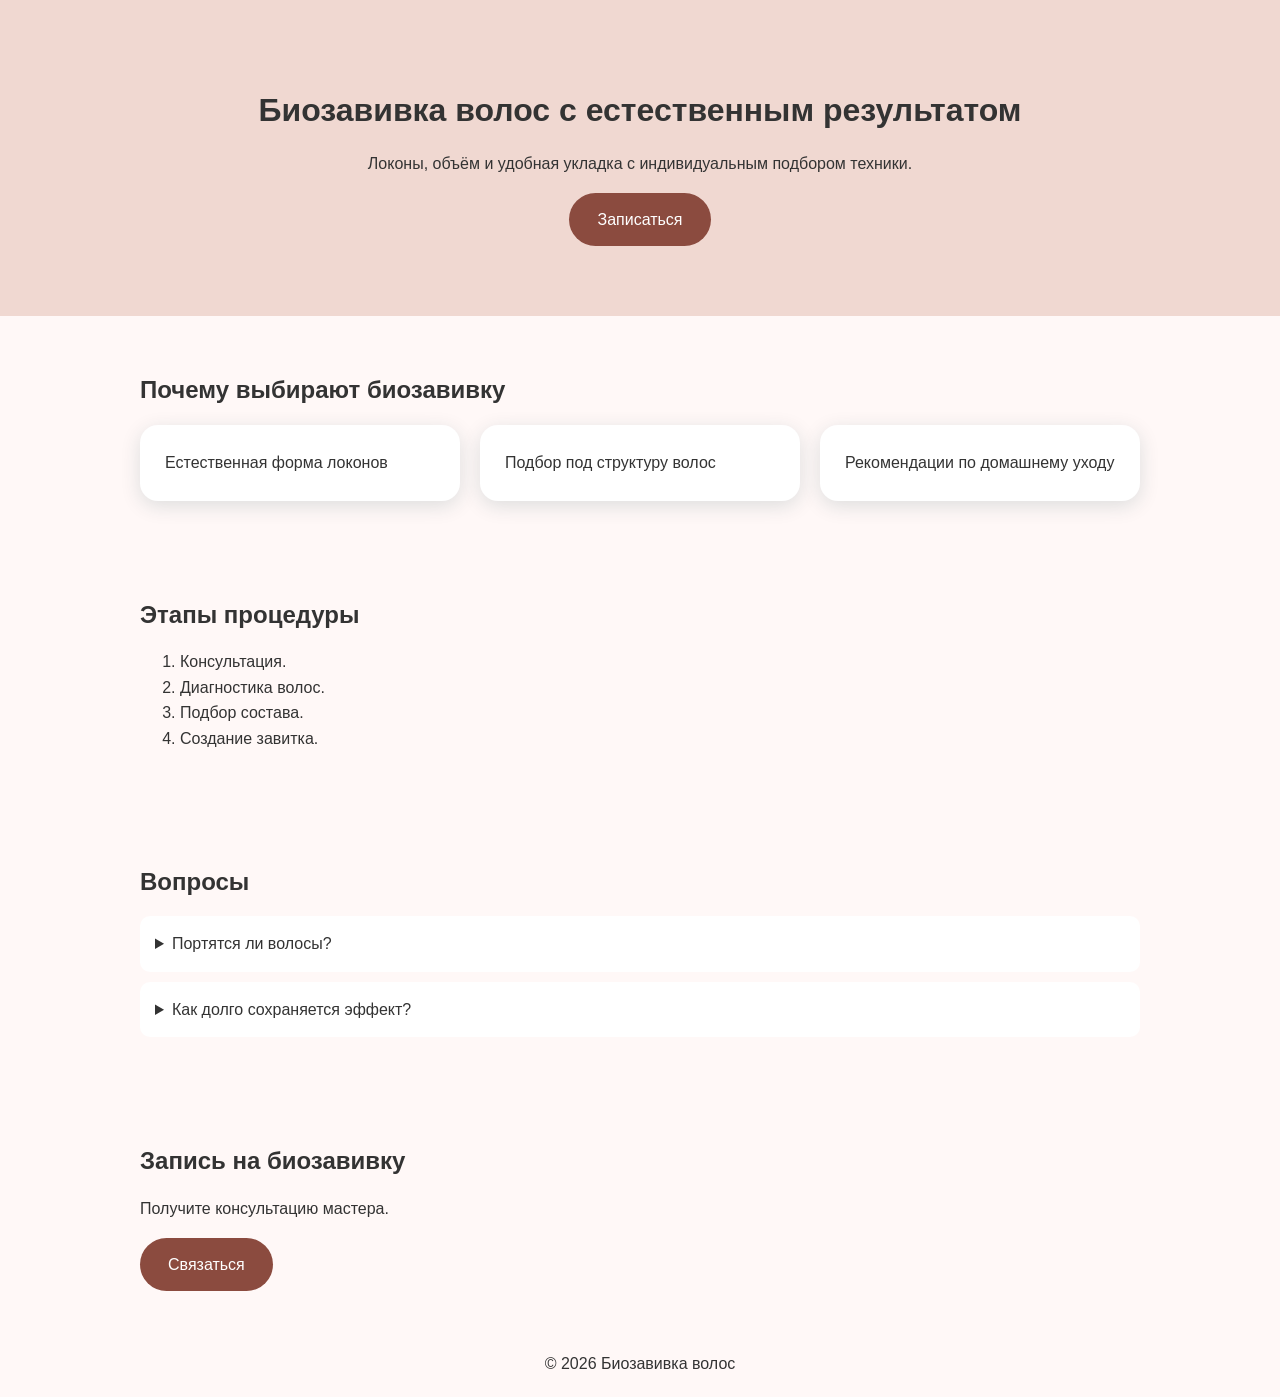
==== bio-curl-standalone.html @ 216683ed "Upgrade standalone HTML sales version" ====
<!DOCTYPE html><html lang="ru"><head><meta charset="UTF-8"><meta name="viewport" content="width=device-width,initial-scale=1.0"><title>Биозавивка волос</title><style>body{margin:0;font-family:Arial,sans-serif;color:#333;background:#fff8f7;line-height:1.6}.container{max-width:1000px;margin:auto;padding:40px 20px}.hero{background:#f0d8d1;text-align:center;padding:70px 20px}.button{background:#8b4b3f;color:#fff;padding:14px 28px;border-radius:30px;text-decoration:none;display:inline-block}.cards{display:flex;gap:20px;flex-wrap:wrap}.card{background:#fff;padding:25px;border-radius:18px;flex:1;min-width:220px;box-shadow:0 5px 20px #ddd}h1,h2{line-height:1.2}details{background:#fff;padding:15px;margin:10px 0;border-radius:10px}footer{text-align:center;padding:20px}</style></head><body><header class="hero"><h1>Биозавивка волос с естественным результатом</h1><p>Локоны, объём и удобная укладка с индивидуальным подбором техники.</p><a class="button" href="#contact">Записаться</a></header><section class="container"><h2>Почему выбирают биозавивку</h2><div class="cards"><div class="card">Естественная форма локонов</div><div class="card">Подбор под структуру волос</div><div class="card">Рекомендации по домашнему уходу</div></div></section><section class="container"><h2>Этапы процедуры</h2><ol><li>Консультация.</li><li>Диагностика волос.</li><li>Подбор состава.</li><li>Создание завитка.</li></ol></section><section class="container"><h2>Вопросы</h2><details><summary>Портятся ли волосы?</summary><p>Перед процедурой оценивается состояние волос и подбирается подходящая техника.</p></details><details><summary>Как долго сохраняется эффект?</summary><p>Зависит от структуры волос и ухода.</p></details></section><section class="container" id="contact"><h2>Запись на биозавивку</h2><p>Получите консультацию мастера.</p><a class="button" href="#">Связаться</a></section><footer>© 2026 Биозавивка волос</footer></body></html>
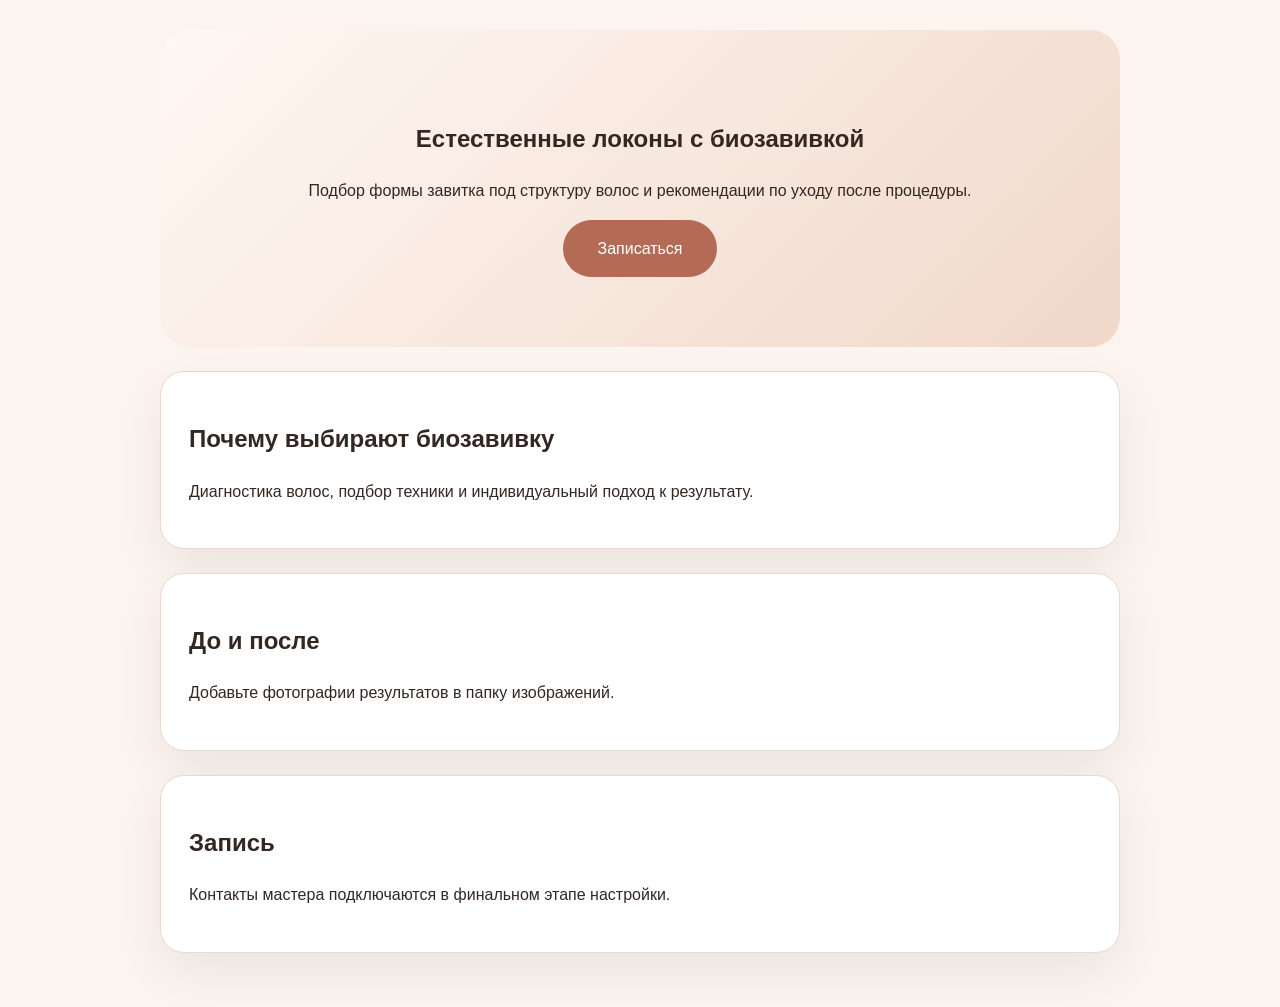
==== commit 19b8ed92: "Update standalone bio curl preview design" ====
--- a/bio-curl-standalone.html
+++ b/bio-curl-standalone.html
@@ -1 +1,11 @@
-<!DOCTYPE html><html lang="ru"><head><meta charset="UTF-8"><meta name="viewport" content="width=device-width,initial-scale=1.0"><title>Биозавивка волос</title><style>body{margin:0;font-family:Arial,sans-serif;color:#333;background:#fff8f7;line-height:1.6}.container{max-width:1000px;margin:auto;padding:40px 20px}.hero{background:#f0d8d1;text-align:center;padding:70px 20px}.button{background:#8b4b3f;color:#fff;padding:14px 28px;border-radius:30px;text-decoration:none;display:inline-block}.cards{display:flex;gap:20px;flex-wrap:wrap}.card{background:#fff;padding:25px;border-radius:18px;flex:1;min-width:220px;box-shadow:0 5px 20px #ddd}h1,h2{line-height:1.2}details{background:#fff;padding:15px;margin:10px 0;border-radius:10px}footer{text-align:center;padding:20px}</style></head><body><header class="hero"><h1>Биозавивка волос с естественным результатом</h1><p>Локоны, объём и удобная укладка с индивидуальным подбором техники.</p><a class="button" href="#contact">Записаться</a></header><section class="container"><h2>Почему выбирают биозавивку</h2><div class="cards"><div class="card">Естественная форма локонов</div><div class="card">Подбор под структуру волос</div><div class="card">Рекомендации по домашнему уходу</div></div></section><section class="container"><h2>Этапы процедуры</h2><ol><li>Консультация.</li><li>Диагностика волос.</li><li>Подбор состава.</li><li>Создание завитка.</li></ol></section><section class="container"><h2>Вопросы</h2><details><summary>Портятся ли волосы?</summary><p>Перед процедурой оценивается состояние волос и подбирается подходящая техника.</p></details><details><summary>Как долго сохраняется эффект?</summary><p>Зависит от структуры волос и ухода.</p></details></section><section class="container" id="contact"><h2>Запись на биозавивку</h2><p>Получите консультацию мастера.</p><a class="button" href="#">Связаться</a></section><footer>© 2026 Биозавивка волос</footer></body></html>+<!DOCTYPE html>
+<html lang="ru">
+<head>
+<meta charset="UTF-8">
+<meta name="viewport" content="width=device-width, initial-scale=1.0">
+<title>Bio Curl — биозавивка волос</title>
+<style>
+:root{--bg:#fbf4ef;--text:#332722;--accent:#b36b56;--line:#ead9cf}*{box-sizing:border-box}body{margin:0;background:var(--bg);color:var(--text);font-family:Arial,sans-serif;line-height:1.6}.wrap{max-width:1000px;margin:auto;padding:30px 20px}.hero{text-align:center;padding:70px 20px;background:linear-gradient(135deg,#fff8f3,#f0d8ca);border-radius:30px}.btn{display:inline-block;background:var(--accent);color:white;padding:16px 34px;border-radius:50px;text-decoration:none}.card{background:white;padding:28px;border-radius:24px;margin:24px 0;border:1px solid var(--line);box-shadow:0 20px 50px #0001}.reveal{animation:show .8s ease}@keyframes show{from{opacity:0;transform:translateY(30px)}to{opacity:1;transform:none}}
+</style>
+</head>
+<body><main class="wrap"><section class="hero reveal"><h1>Естественные локоны с биозавивкой</h1><p>Подбор формы завитка под структуру волос и рекомендации по уходу после процедуры.</p><a class="btn" href="#contact">Записаться</a></section><section class="card"><h2>Почему выбирают биозавивку</h2><p>Диагностика волос, подбор техники и индивидуальный подход к результату.</p></section><section class="card"><h2>До и после</h2><p>Добавьте фотографии результатов в папку изображений.</p></section><section class="card" id="contact"><h2>Запись</h2><p>Контакты мастера подключаются в финальном этапе настройки.</p></section></main></body></html>
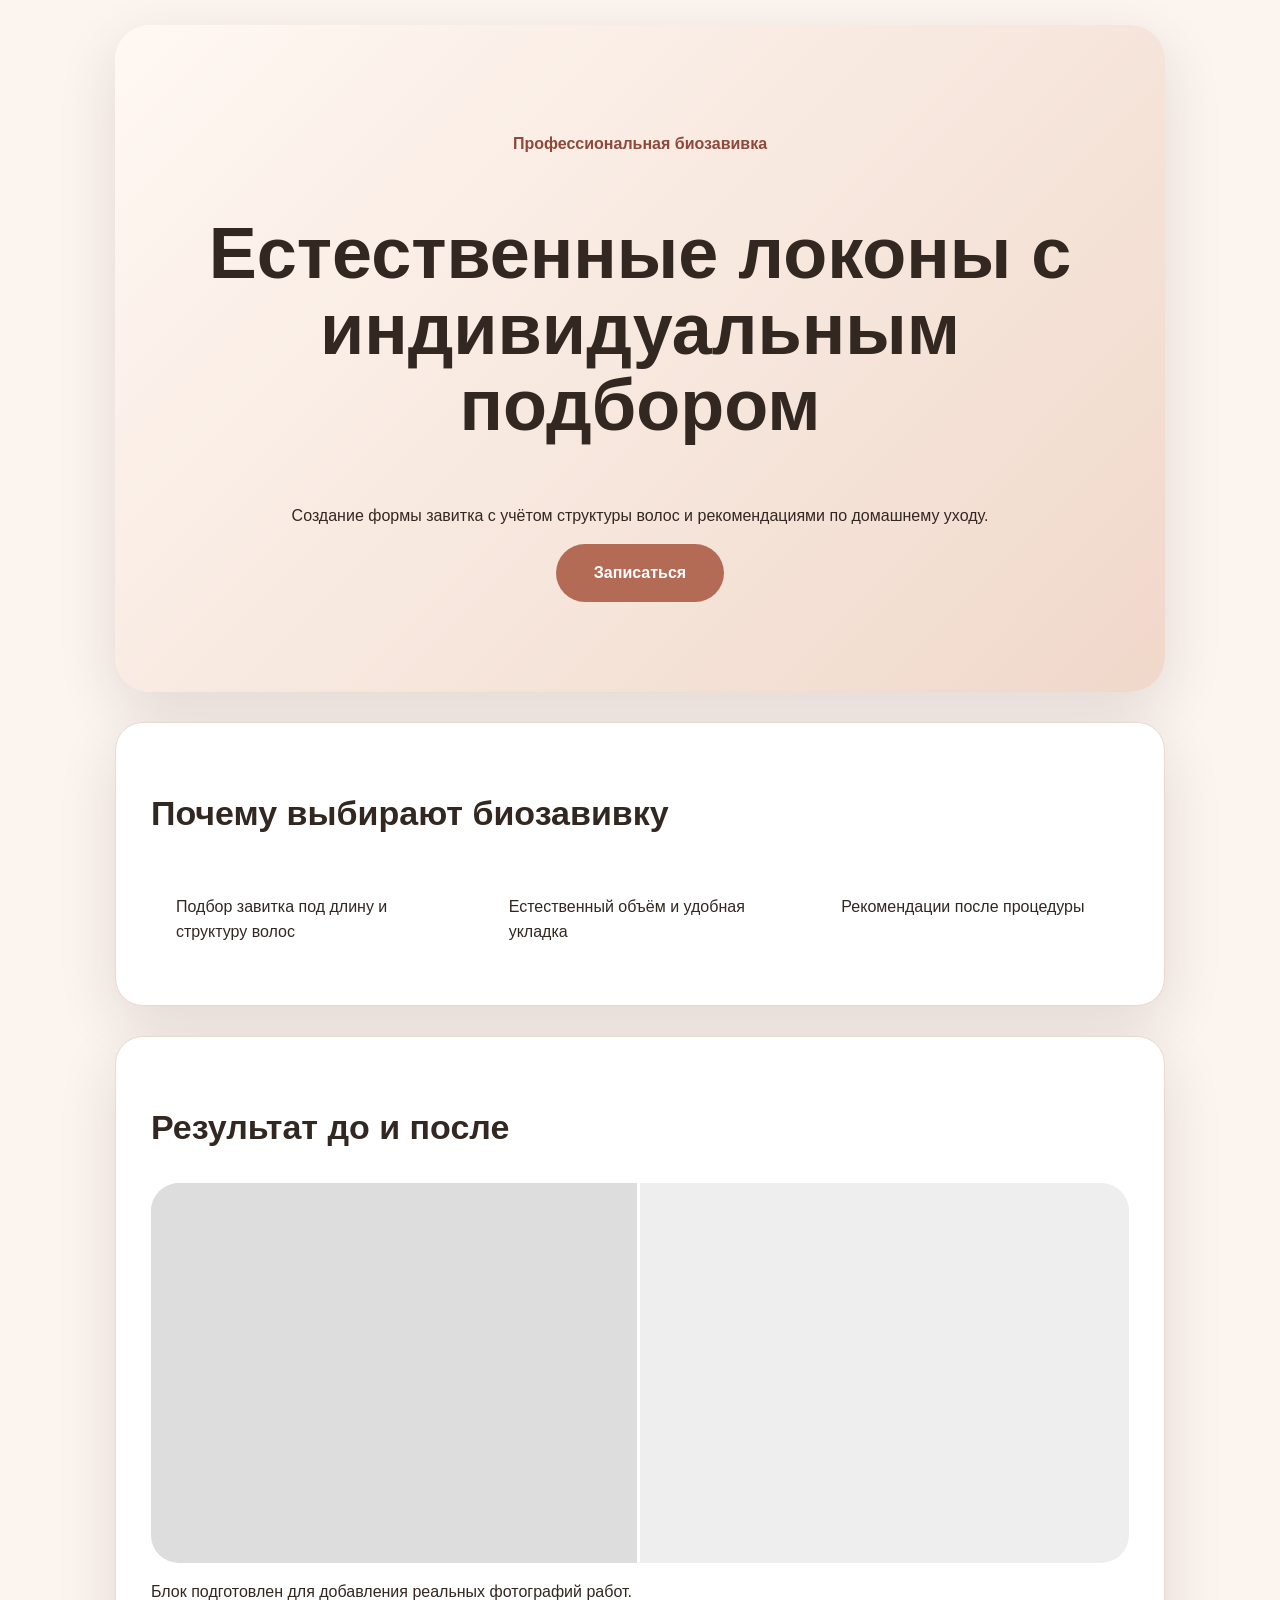
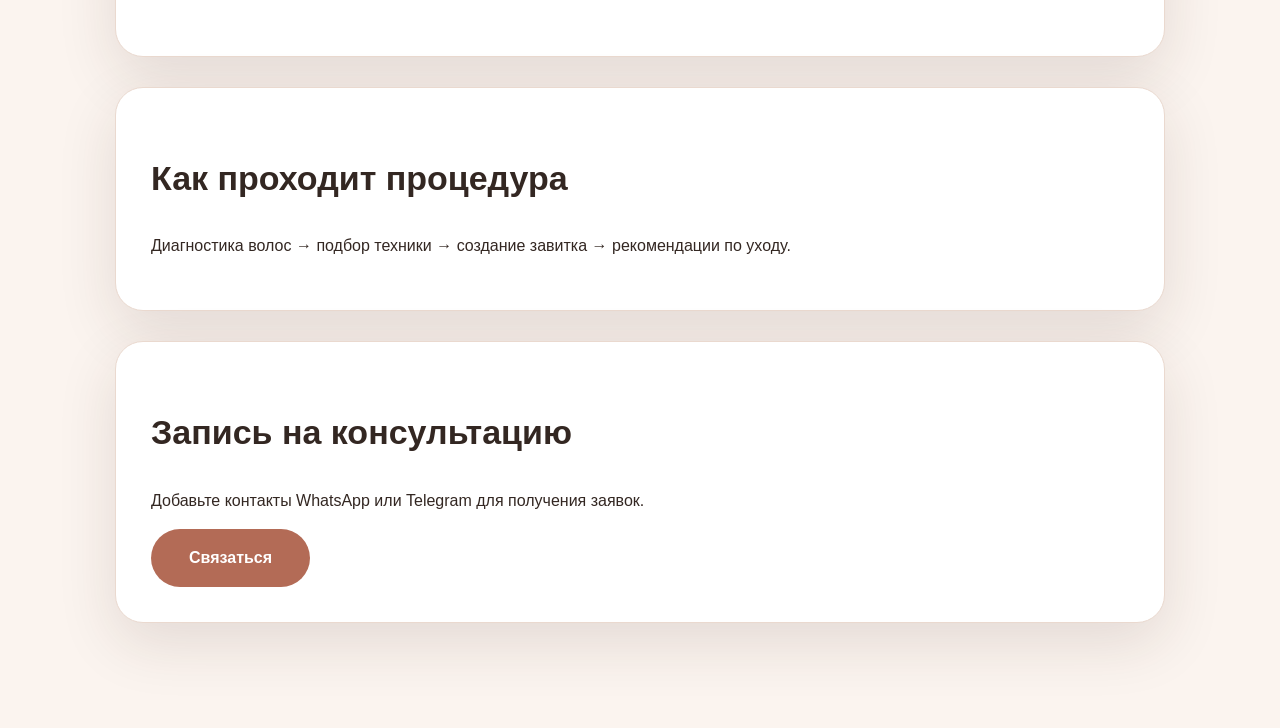
==== commit 3209352c: "Update compiled standalone bio curl website" ====
--- a/bio-curl-standalone.html
+++ b/bio-curl-standalone.html
@@ -3,9 +3,19 @@
 <head>
 <meta charset="UTF-8">
 <meta name="viewport" content="width=device-width, initial-scale=1.0">
-<title>Bio Curl — биозавивка волос</title>
+<title>Bio Curl — премиальная биозавивка волос</title>
+<meta name="description" content="Биозавивка волос с подбором формы локонов, консультацией и уходом после процедуры.">
 <style>
-:root{--bg:#fbf4ef;--text:#332722;--accent:#b36b56;--line:#ead9cf}*{box-sizing:border-box}body{margin:0;background:var(--bg);color:var(--text);font-family:Arial,sans-serif;line-height:1.6}.wrap{max-width:1000px;margin:auto;padding:30px 20px}.hero{text-align:center;padding:70px 20px;background:linear-gradient(135deg,#fff8f3,#f0d8ca);border-radius:30px}.btn{display:inline-block;background:var(--accent);color:white;padding:16px 34px;border-radius:50px;text-decoration:none}.card{background:white;padding:28px;border-radius:24px;margin:24px 0;border:1px solid var(--line);box-shadow:0 20px 50px #0001}.reveal{animation:show .8s ease}@keyframes show{from{opacity:0;transform:translateY(30px)}to{opacity:1;transform:none}}
+:root{--bg:#fbf4ef;--paper:#fff;--text:#332722;--muted:#74635b;--accent:#b36b56;--dark:#8d4939;--line:#ead9cf;--shadow:0 20px 60px rgba(60,35,25,.12)}*{box-sizing:border-box}body{margin:0;background:var(--bg);color:var(--text);font-family:Arial,sans-serif;line-height:1.6}.wrap{max-width:1100px;margin:auto;padding:25px}.hero{text-align:center;padding:90px 25px;background:linear-gradient(135deg,#fff8f3,#f0d8ca);border-radius:35px;box-shadow:var(--shadow);animation:show .8s}.label{color:var(--dark);font-weight:bold}.btn{display:inline-block;background:var(--accent);color:#fff;padding:16px 38px;border-radius:50px;text-decoration:none;font-weight:bold;transition:.3s}.btn:hover{background:var(--dark);transform:translateY(-3px)}h1{font-size:clamp(38px,7vw,72px);line-height:1.05}h2{font-size:34px}.card{background:var(--paper);padding:35px;border-radius:28px;margin:30px 0;border:1px solid var(--line);box-shadow:var(--shadow)}.grid{display:grid;grid-template-columns:repeat(auto-fit,minmax(220px,1fr));gap:20px}.mini{padding:25px;background:#fff;border-radius:22px}.compare{height:380px;background:#eee;border-radius:28px;overflow:hidden;position:relative}.compare .after{position:absolute;left:0;top:0;width:50%;height:100%;background:#ddd;border-right:3px solid white}.contact{margin-bottom:80px}@keyframes show{from{opacity:0;transform:translateY(30px)}to{opacity:1;transform:none}}@media(max-width:600px){.compare{height:280px}}
 </style>
 </head>
-<body><main class="wrap"><section class="hero reveal"><h1>Естественные локоны с биозавивкой</h1><p>Подбор формы завитка под структуру волос и рекомендации по уходу после процедуры.</p><a class="btn" href="#contact">Записаться</a></section><section class="card"><h2>Почему выбирают биозавивку</h2><p>Диагностика волос, подбор техники и индивидуальный подход к результату.</p></section><section class="card"><h2>До и после</h2><p>Добавьте фотографии результатов в папку изображений.</p></section><section class="card" id="contact"><h2>Запись</h2><p>Контакты мастера подключаются в финальном этапе настройки.</p></section></main></body></html>+<body>
+<main class="wrap">
+<section class="hero"><p class="label">Профессиональная биозавивка</p><h1>Естественные локоны с индивидуальным подбором</h1><p>Создание формы завитка с учётом структуры волос и рекомендациями по домашнему уходу.</p><a class="btn" href="#contact">Записаться</a></section>
+<section class="card"><h2>Почему выбирают биозавивку</h2><div class="grid"><div class="mini">Подбор завитка под длину и структуру волос</div><div class="mini">Естественный объём и удобная укладка</div><div class="mini">Рекомендации после процедуры</div></div></section>
+<section class="card"><h2>Результат до и после</h2><div class="compare"><div class="after"></div></div><p>Блок подготовлен для добавления реальных фотографий работ.</p></section>
+<section class="card"><h2>Как проходит процедура</h2><p>Диагностика волос → подбор техники → создание завитка → рекомендации по уходу.</p></section>
+<section class="card contact" id="contact"><h2>Запись на консультацию</h2><p>Добавьте контакты WhatsApp или Telegram для получения заявок.</p><a class="btn" href="#">Связаться</a></section>
+</main>
+</body>
+</html>
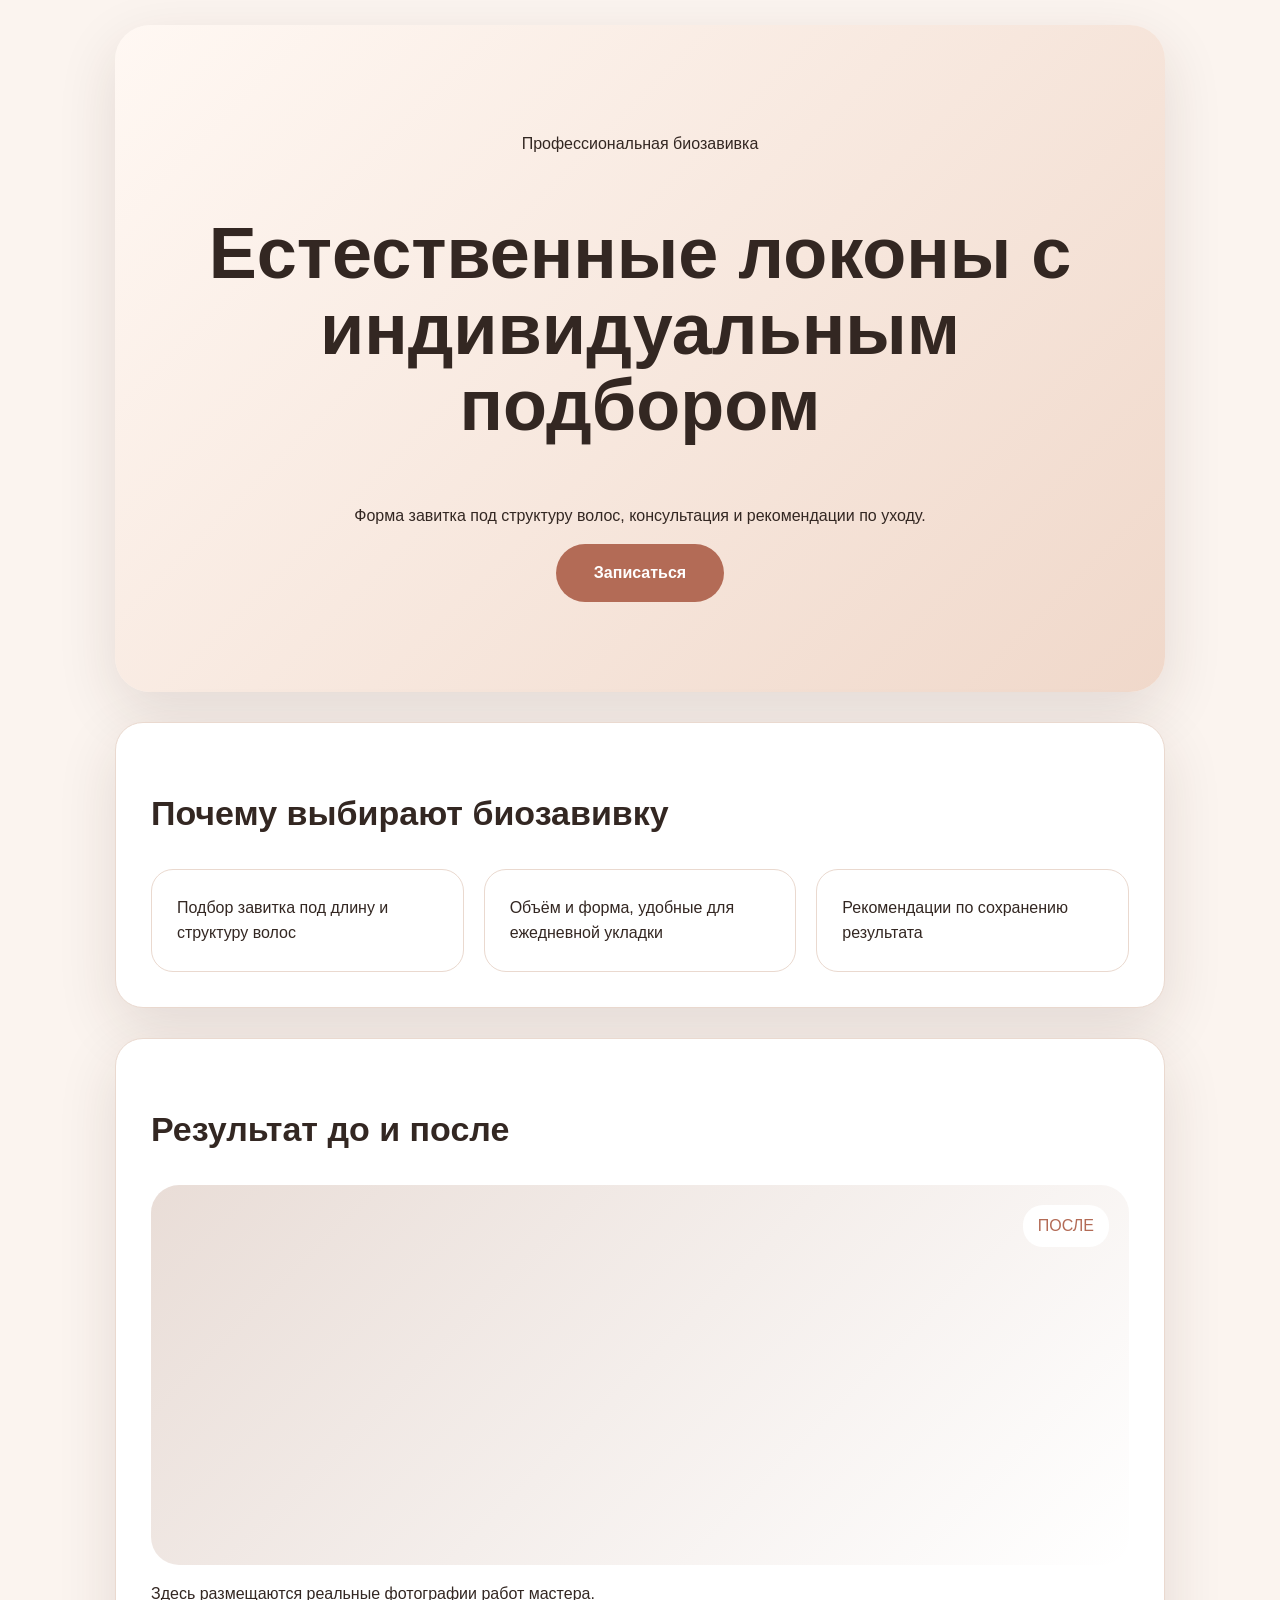
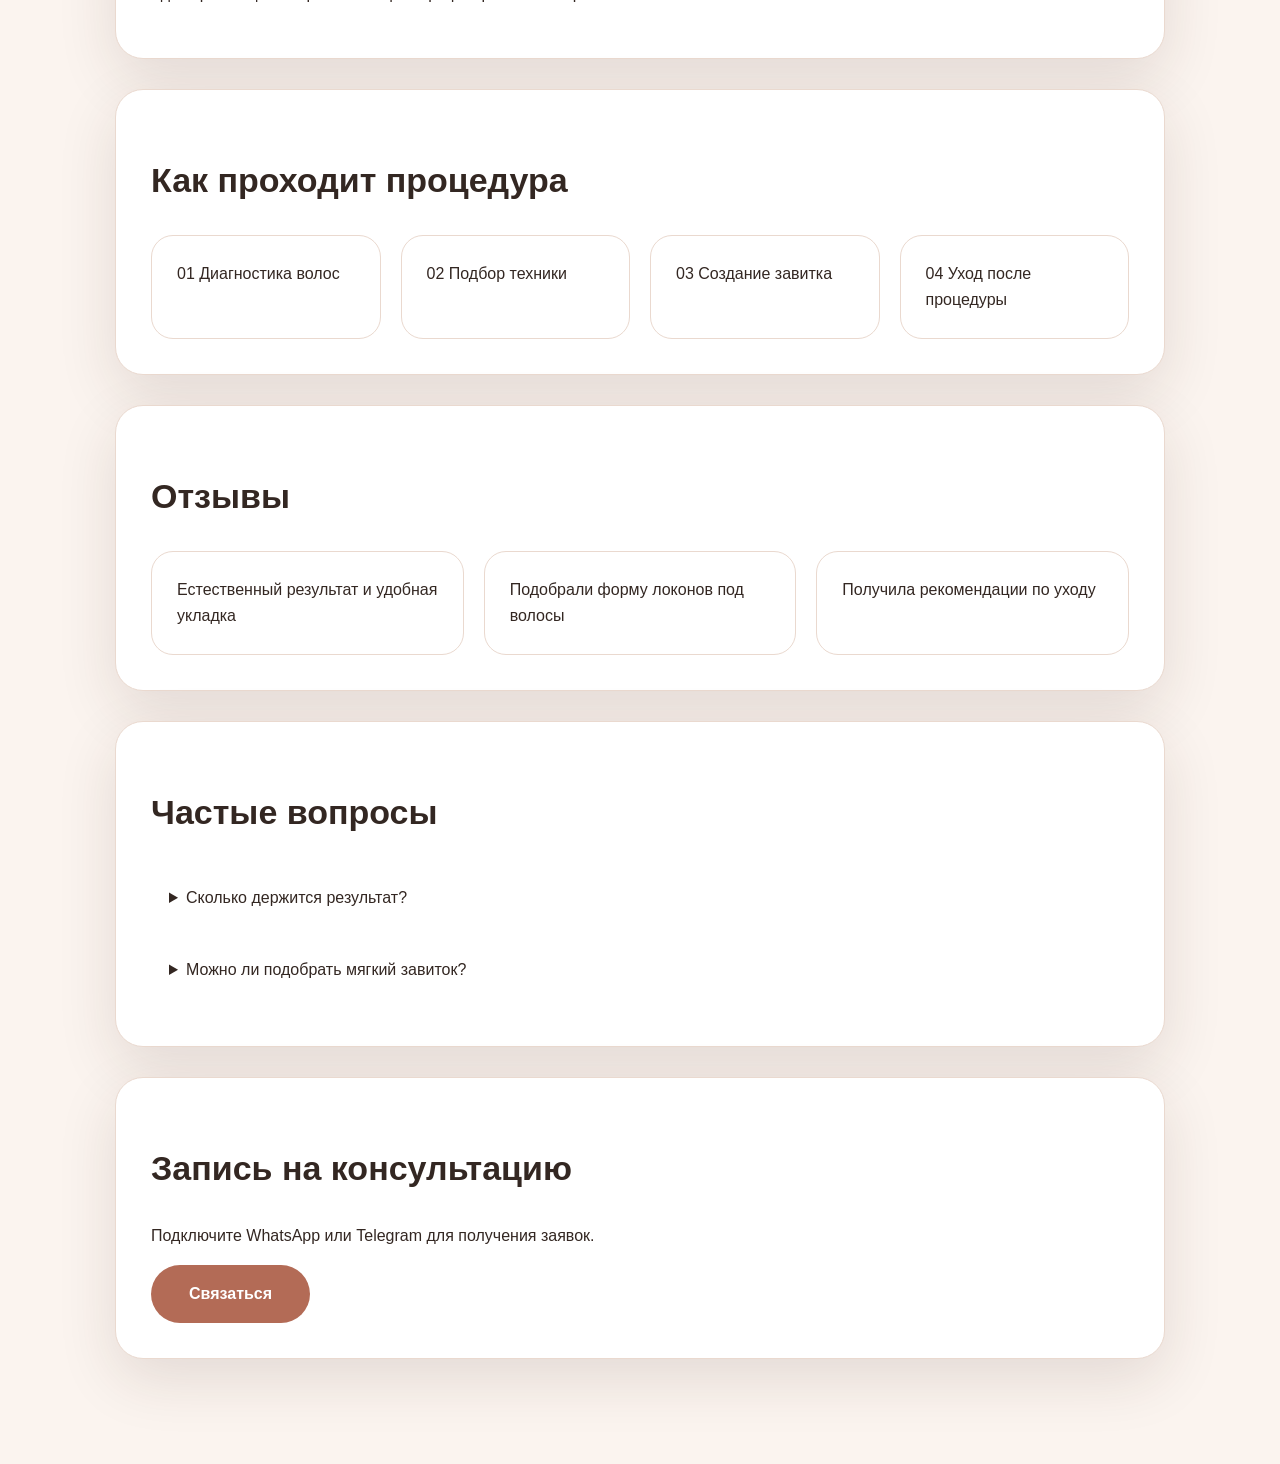
==== commit e2b974e8: "Update standalone Bio Curl landing with sales sections" ====
--- a/bio-curl-standalone.html
+++ b/bio-curl-standalone.html
@@ -4,18 +4,17 @@
 <meta charset="UTF-8">
 <meta name="viewport" content="width=device-width, initial-scale=1.0">
 <title>Bio Curl — премиальная биозавивка волос</title>
-<meta name="description" content="Биозавивка волос с подбором формы локонов, консультацией и уходом после процедуры.">
+<meta name="description" content="Биозавивка волос с подбором формы локонов и консультацией мастера.">
 <style>
-:root{--bg:#fbf4ef;--paper:#fff;--text:#332722;--muted:#74635b;--accent:#b36b56;--dark:#8d4939;--line:#ead9cf;--shadow:0 20px 60px rgba(60,35,25,.12)}*{box-sizing:border-box}body{margin:0;background:var(--bg);color:var(--text);font-family:Arial,sans-serif;line-height:1.6}.wrap{max-width:1100px;margin:auto;padding:25px}.hero{text-align:center;padding:90px 25px;background:linear-gradient(135deg,#fff8f3,#f0d8ca);border-radius:35px;box-shadow:var(--shadow);animation:show .8s}.label{color:var(--dark);font-weight:bold}.btn{display:inline-block;background:var(--accent);color:#fff;padding:16px 38px;border-radius:50px;text-decoration:none;font-weight:bold;transition:.3s}.btn:hover{background:var(--dark);transform:translateY(-3px)}h1{font-size:clamp(38px,7vw,72px);line-height:1.05}h2{font-size:34px}.card{background:var(--paper);padding:35px;border-radius:28px;margin:30px 0;border:1px solid var(--line);box-shadow:var(--shadow)}.grid{display:grid;grid-template-columns:repeat(auto-fit,minmax(220px,1fr));gap:20px}.mini{padding:25px;background:#fff;border-radius:22px}.compare{height:380px;background:#eee;border-radius:28px;overflow:hidden;position:relative}.compare .after{position:absolute;left:0;top:0;width:50%;height:100%;background:#ddd;border-right:3px solid white}.contact{margin-bottom:80px}@keyframes show{from{opacity:0;transform:translateY(30px)}to{opacity:1;transform:none}}@media(max-width:600px){.compare{height:280px}}
+:root{--bg:#fbf4ef;--paper:#fff;--text:#332722;--muted:#74635b;--accent:#b36b56;--dark:#8d4939;--line:#ead9cf;--shadow:0 20px 60px rgba(60,35,25,.12)}*{box-sizing:border-box}body{margin:0;background:var(--bg);color:var(--text);font-family:Arial,sans-serif;line-height:1.6}.wrap{max-width:1100px;margin:auto;padding:25px}.hero{text-align:center;padding:90px 25px;background:linear-gradient(135deg,#fff8f3,#f0d8ca);border-radius:35px;box-shadow:var(--shadow);animation:show .8s}.btn{display:inline-block;background:var(--accent);color:#fff;padding:16px 38px;border-radius:50px;text-decoration:none;font-weight:bold;transition:.3s}.btn:hover{background:var(--dark);transform:translateY(-3px)}h1{font-size:clamp(38px,7vw,72px);line-height:1.05}h2{font-size:34px}.card{background:var(--paper);padding:35px;border-radius:28px;margin:30px 0;border:1px solid var(--line);box-shadow:var(--shadow)}.grid{display:grid;grid-template-columns:repeat(auto-fit,minmax(220px,1fr));gap:20px}.mini{padding:25px;background:#fff;border-radius:22px;border:1px solid var(--line)}.compare{height:380px;border-radius:28px;background:linear-gradient(135deg,#e9ddd7,#fff);overflow:hidden;position:relative}.compare:after{content:'ПОСЛЕ';position:absolute;right:20px;top:20px;background:#fff;padding:8px 15px;border-radius:20px;color:var(--accent)}.contact{margin-bottom:80px}.faq details{background:#fff;padding:18px;border-radius:16px;margin:10px 0}@keyframes show{from{opacity:0;transform:translateY(30px)}to{opacity:1;transform:none}}@media(max-width:600px){.compare{height:280px}h2{font-size:28px}}
 </style>
 </head>
-<body>
-<main class="wrap">
-<section class="hero"><p class="label">Профессиональная биозавивка</p><h1>Естественные локоны с индивидуальным подбором</h1><p>Создание формы завитка с учётом структуры волос и рекомендациями по домашнему уходу.</p><a class="btn" href="#contact">Записаться</a></section>
-<section class="card"><h2>Почему выбирают биозавивку</h2><div class="grid"><div class="mini">Подбор завитка под длину и структуру волос</div><div class="mini">Естественный объём и удобная укладка</div><div class="mini">Рекомендации после процедуры</div></div></section>
-<section class="card"><h2>Результат до и после</h2><div class="compare"><div class="after"></div></div><p>Блок подготовлен для добавления реальных фотографий работ.</p></section>
-<section class="card"><h2>Как проходит процедура</h2><p>Диагностика волос → подбор техники → создание завитка → рекомендации по уходу.</p></section>
-<section class="card contact" id="contact"><h2>Запись на консультацию</h2><p>Добавьте контакты WhatsApp или Telegram для получения заявок.</p><a class="btn" href="#">Связаться</a></section>
-</main>
-</body>
-</html>+<body><main class="wrap">
+<section class="hero"><p>Профессиональная биозавивка</p><h1>Естественные локоны с индивидуальным подбором</h1><p>Форма завитка под структуру волос, консультация и рекомендации по уходу.</p><a class="btn" href="#contact">Записаться</a></section>
+<section class="card"><h2>Почему выбирают биозавивку</h2><div class="grid"><div class="mini">Подбор завитка под длину и структуру волос</div><div class="mini">Объём и форма, удобные для ежедневной укладки</div><div class="mini">Рекомендации по сохранению результата</div></div></section>
+<section class="card"><h2>Результат до и после</h2><div class="compare"></div><p>Здесь размещаются реальные фотографии работ мастера.</p></section>
+<section class="card"><h2>Как проходит процедура</h2><div class="grid"><div class="mini">01 Диагностика волос</div><div class="mini">02 Подбор техники</div><div class="mini">03 Создание завитка</div><div class="mini">04 Уход после процедуры</div></div></section>
+<section class="card"><h2>Отзывы</h2><div class="grid"><div class="mini">Естественный результат и удобная укладка</div><div class="mini">Подобрали форму локонов под волосы</div><div class="mini">Получила рекомендации по уходу</div></div></section>
+<section class="card faq"><h2>Частые вопросы</h2><details><summary>Сколько держится результат?</summary><p>Срок зависит от структуры волос и домашнего ухода.</p></details><details><summary>Можно ли подобрать мягкий завиток?</summary><p>Да, техника выбирается после оценки состояния волос.</p></details></section>
+<section class="card contact" id="contact"><h2>Запись на консультацию</h2><p>Подключите WhatsApp или Telegram для получения заявок.</p><a class="btn" href="#">Связаться</a></section>
+</main></body></html>
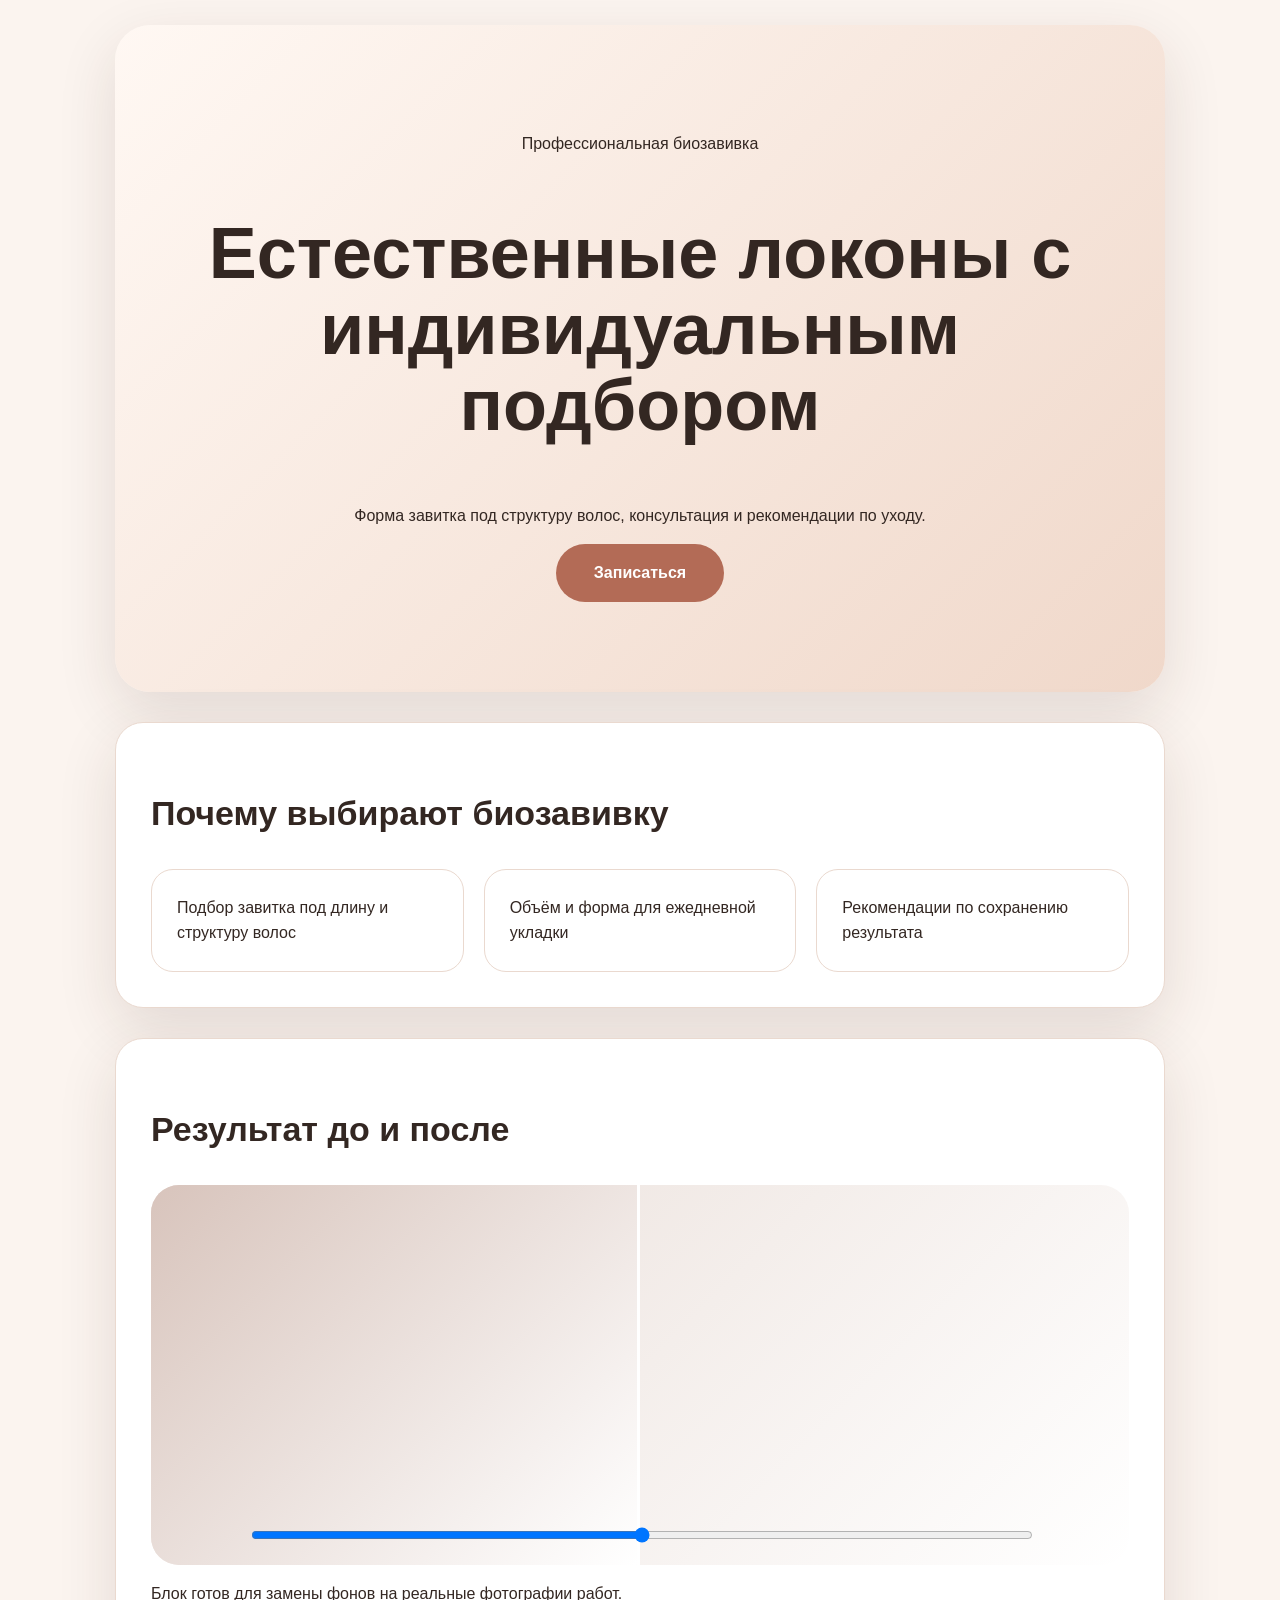
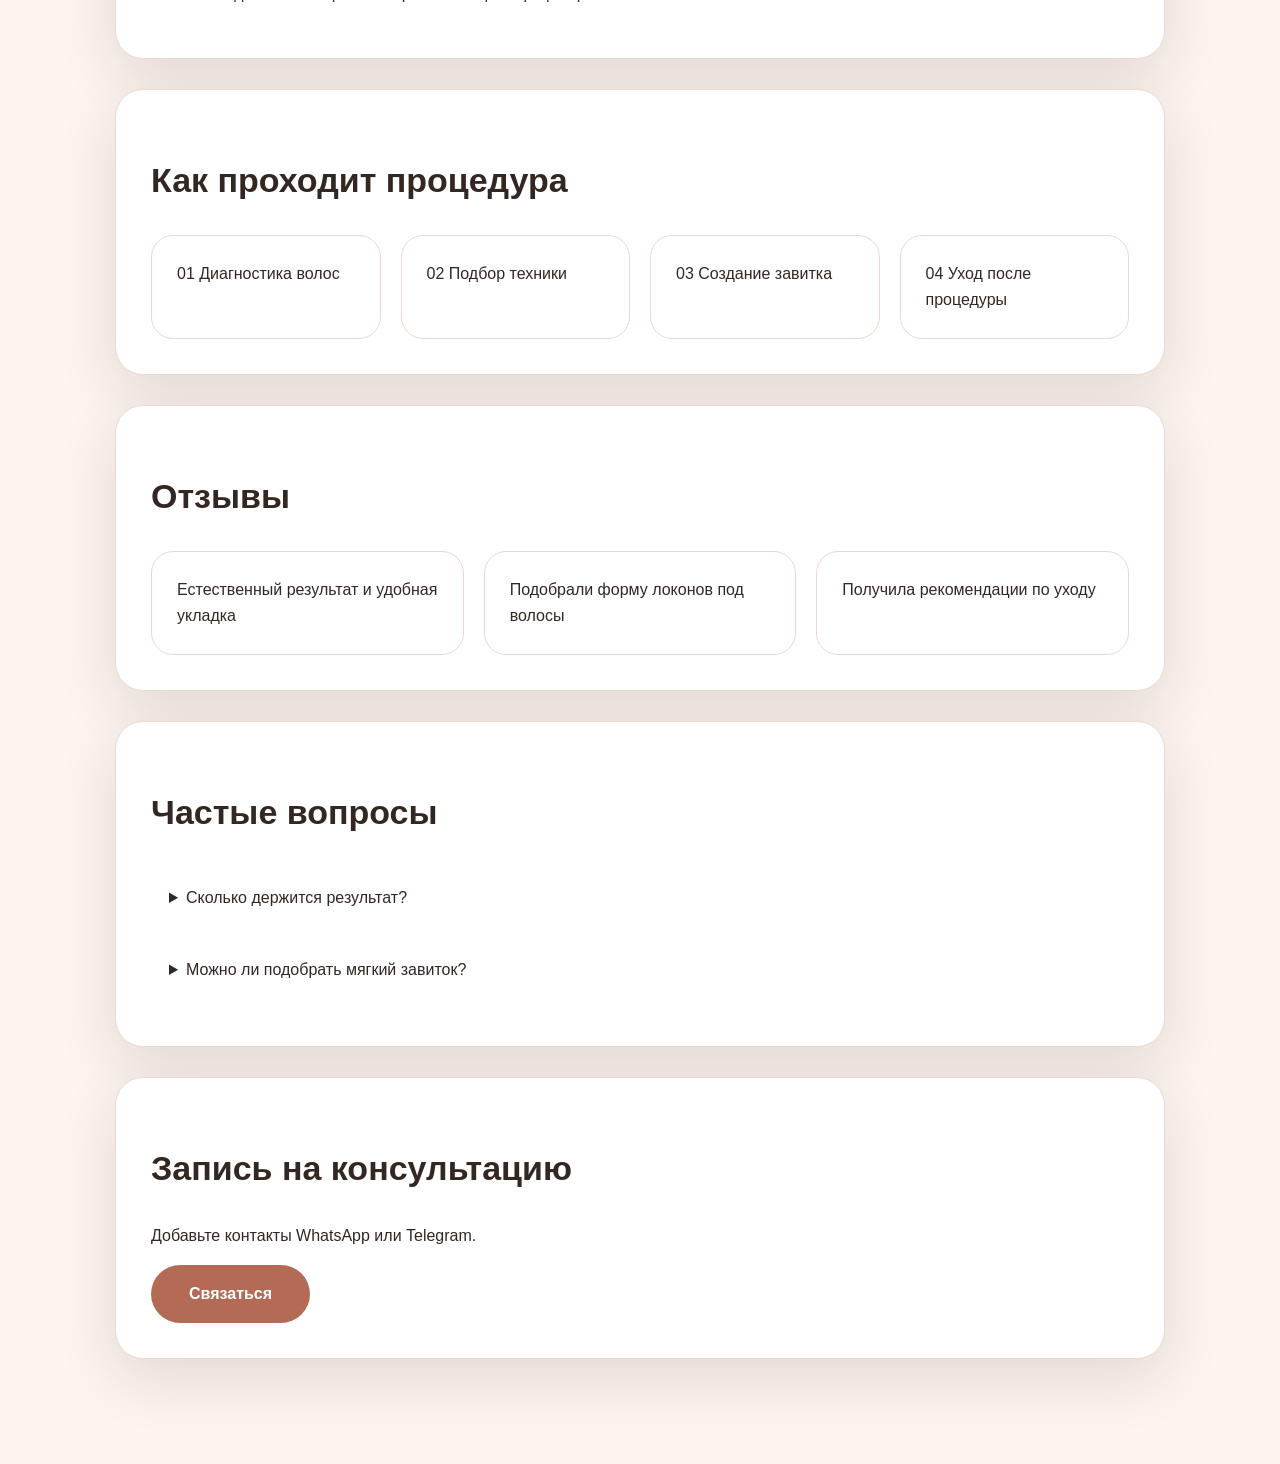
==== commit 2176eab9: "Update standalone bio curl site with interactive effects" ====
--- a/bio-curl-standalone.html
+++ b/bio-curl-standalone.html
@@ -1,20 +1,19 @@
 <!DOCTYPE html>
 <html lang="ru">
 <head>
-<meta charset="UTF-8">
-<meta name="viewport" content="width=device-width, initial-scale=1.0">
+<meta charset="UTF-8"><meta name="viewport" content="width=device-width,initial-scale=1.0">
 <title>Bio Curl — премиальная биозавивка волос</title>
 <meta name="description" content="Биозавивка волос с подбором формы локонов и консультацией мастера.">
 <style>
-:root{--bg:#fbf4ef;--paper:#fff;--text:#332722;--muted:#74635b;--accent:#b36b56;--dark:#8d4939;--line:#ead9cf;--shadow:0 20px 60px rgba(60,35,25,.12)}*{box-sizing:border-box}body{margin:0;background:var(--bg);color:var(--text);font-family:Arial,sans-serif;line-height:1.6}.wrap{max-width:1100px;margin:auto;padding:25px}.hero{text-align:center;padding:90px 25px;background:linear-gradient(135deg,#fff8f3,#f0d8ca);border-radius:35px;box-shadow:var(--shadow);animation:show .8s}.btn{display:inline-block;background:var(--accent);color:#fff;padding:16px 38px;border-radius:50px;text-decoration:none;font-weight:bold;transition:.3s}.btn:hover{background:var(--dark);transform:translateY(-3px)}h1{font-size:clamp(38px,7vw,72px);line-height:1.05}h2{font-size:34px}.card{background:var(--paper);padding:35px;border-radius:28px;margin:30px 0;border:1px solid var(--line);box-shadow:var(--shadow)}.grid{display:grid;grid-template-columns:repeat(auto-fit,minmax(220px,1fr));gap:20px}.mini{padding:25px;background:#fff;border-radius:22px;border:1px solid var(--line)}.compare{height:380px;border-radius:28px;background:linear-gradient(135deg,#e9ddd7,#fff);overflow:hidden;position:relative}.compare:after{content:'ПОСЛЕ';position:absolute;right:20px;top:20px;background:#fff;padding:8px 15px;border-radius:20px;color:var(--accent)}.contact{margin-bottom:80px}.faq details{background:#fff;padding:18px;border-radius:16px;margin:10px 0}@keyframes show{from{opacity:0;transform:translateY(30px)}to{opacity:1;transform:none}}@media(max-width:600px){.compare{height:280px}h2{font-size:28px}}
+:root{--bg:#fbf4ef;--paper:#fff;--text:#332722;--accent:#b36b56;--dark:#8d4939;--line:#ead9cf;--shadow:0 20px 60px rgba(60,35,25,.12)}*{box-sizing:border-box}body{margin:0;background:var(--bg);color:var(--text);font-family:Arial,sans-serif;line-height:1.6}.wrap{max-width:1100px;margin:auto;padding:25px}.hero{text-align:center;padding:90px 25px;background:linear-gradient(135deg,#fff8f3,#f0d8ca);border-radius:35px;box-shadow:var(--shadow)}.btn{display:inline-block;background:var(--accent);color:#fff;padding:16px 38px;border-radius:50px;text-decoration:none;font-weight:bold;transition:.3s}.btn:hover{background:var(--dark);transform:translateY(-3px)}h1{font-size:clamp(38px,7vw,72px);line-height:1.05}h2{font-size:34px}.card{background:var(--paper);padding:35px;border-radius:28px;margin:30px 0;border:1px solid var(--line);box-shadow:var(--shadow);opacity:0;transform:translateY(30px);transition:.7s}.card.show{opacity:1;transform:none}.grid{display:grid;grid-template-columns:repeat(auto-fit,minmax(220px,1fr));gap:20px}.mini{padding:25px;background:#fff;border-radius:22px;border:1px solid var(--line)}.compare{height:380px;border-radius:28px;background:linear-gradient(135deg,#e9ddd7,#fff);overflow:hidden;position:relative;cursor:ew-resize}.compare .before{height:100%;width:50%;background:linear-gradient(135deg,#d8c4bc,#fff);border-right:3px solid white;position:absolute;left:0;top:0}.compare input{position:absolute;bottom:20px;left:10%;width:80%}.faq details{background:#fff;padding:18px;border-radius:16px;margin:10px 0}.contact{margin-bottom:80px}@media(max-width:600px){.compare{height:280px}h2{font-size:28px}}
 </style>
 </head>
 <body><main class="wrap">
 <section class="hero"><p>Профессиональная биозавивка</p><h1>Естественные локоны с индивидуальным подбором</h1><p>Форма завитка под структуру волос, консультация и рекомендации по уходу.</p><a class="btn" href="#contact">Записаться</a></section>
-<section class="card"><h2>Почему выбирают биозавивку</h2><div class="grid"><div class="mini">Подбор завитка под длину и структуру волос</div><div class="mini">Объём и форма, удобные для ежедневной укладки</div><div class="mini">Рекомендации по сохранению результата</div></div></section>
-<section class="card"><h2>Результат до и после</h2><div class="compare"></div><p>Здесь размещаются реальные фотографии работ мастера.</p></section>
+<section class="card"><h2>Почему выбирают биозавивку</h2><div class="grid"><div class="mini">Подбор завитка под длину и структуру волос</div><div class="mini">Объём и форма для ежедневной укладки</div><div class="mini">Рекомендации по сохранению результата</div></div></section>
+<section class="card"><h2>Результат до и после</h2><div class="compare" id="compare"><div class="before"></div><input type="range" min="0" max="100" value="50"></div><p>Блок готов для замены фонов на реальные фотографии работ.</p></section>
 <section class="card"><h2>Как проходит процедура</h2><div class="grid"><div class="mini">01 Диагностика волос</div><div class="mini">02 Подбор техники</div><div class="mini">03 Создание завитка</div><div class="mini">04 Уход после процедуры</div></div></section>
 <section class="card"><h2>Отзывы</h2><div class="grid"><div class="mini">Естественный результат и удобная укладка</div><div class="mini">Подобрали форму локонов под волосы</div><div class="mini">Получила рекомендации по уходу</div></div></section>
-<section class="card faq"><h2>Частые вопросы</h2><details><summary>Сколько держится результат?</summary><p>Срок зависит от структуры волос и домашнего ухода.</p></details><details><summary>Можно ли подобрать мягкий завиток?</summary><p>Да, техника выбирается после оценки состояния волос.</p></details></section>
-<section class="card contact" id="contact"><h2>Запись на консультацию</h2><p>Подключите WhatsApp или Telegram для получения заявок.</p><a class="btn" href="#">Связаться</a></section>
-</main></body></html>+<section class="card faq"><h2>Частые вопросы</h2><details><summary>Сколько держится результат?</summary><p>Срок зависит от структуры волос и домашнего ухода.</p></details><details><summary>Можно ли подобрать мягкий завиток?</summary><p>Да, техника выбирается после оценки волос.</p></details></section>
+<section class="card contact" id="contact"><h2>Запись на консультацию</h2><p>Добавьте контакты WhatsApp или Telegram.</p><a class="btn" href="#">Связаться</a></section>
+</main><script>document.querySelectorAll('.card').forEach(e=>new IntersectionObserver(a=>{a[0].isIntersecting&&e.classList.add('show')},{threshold:.15}).observe(e));const r=document.querySelector('.compare input');const b=document.querySelector('.before');r.oninput=()=>b.style.width=r.value+'%';</script></body></html>
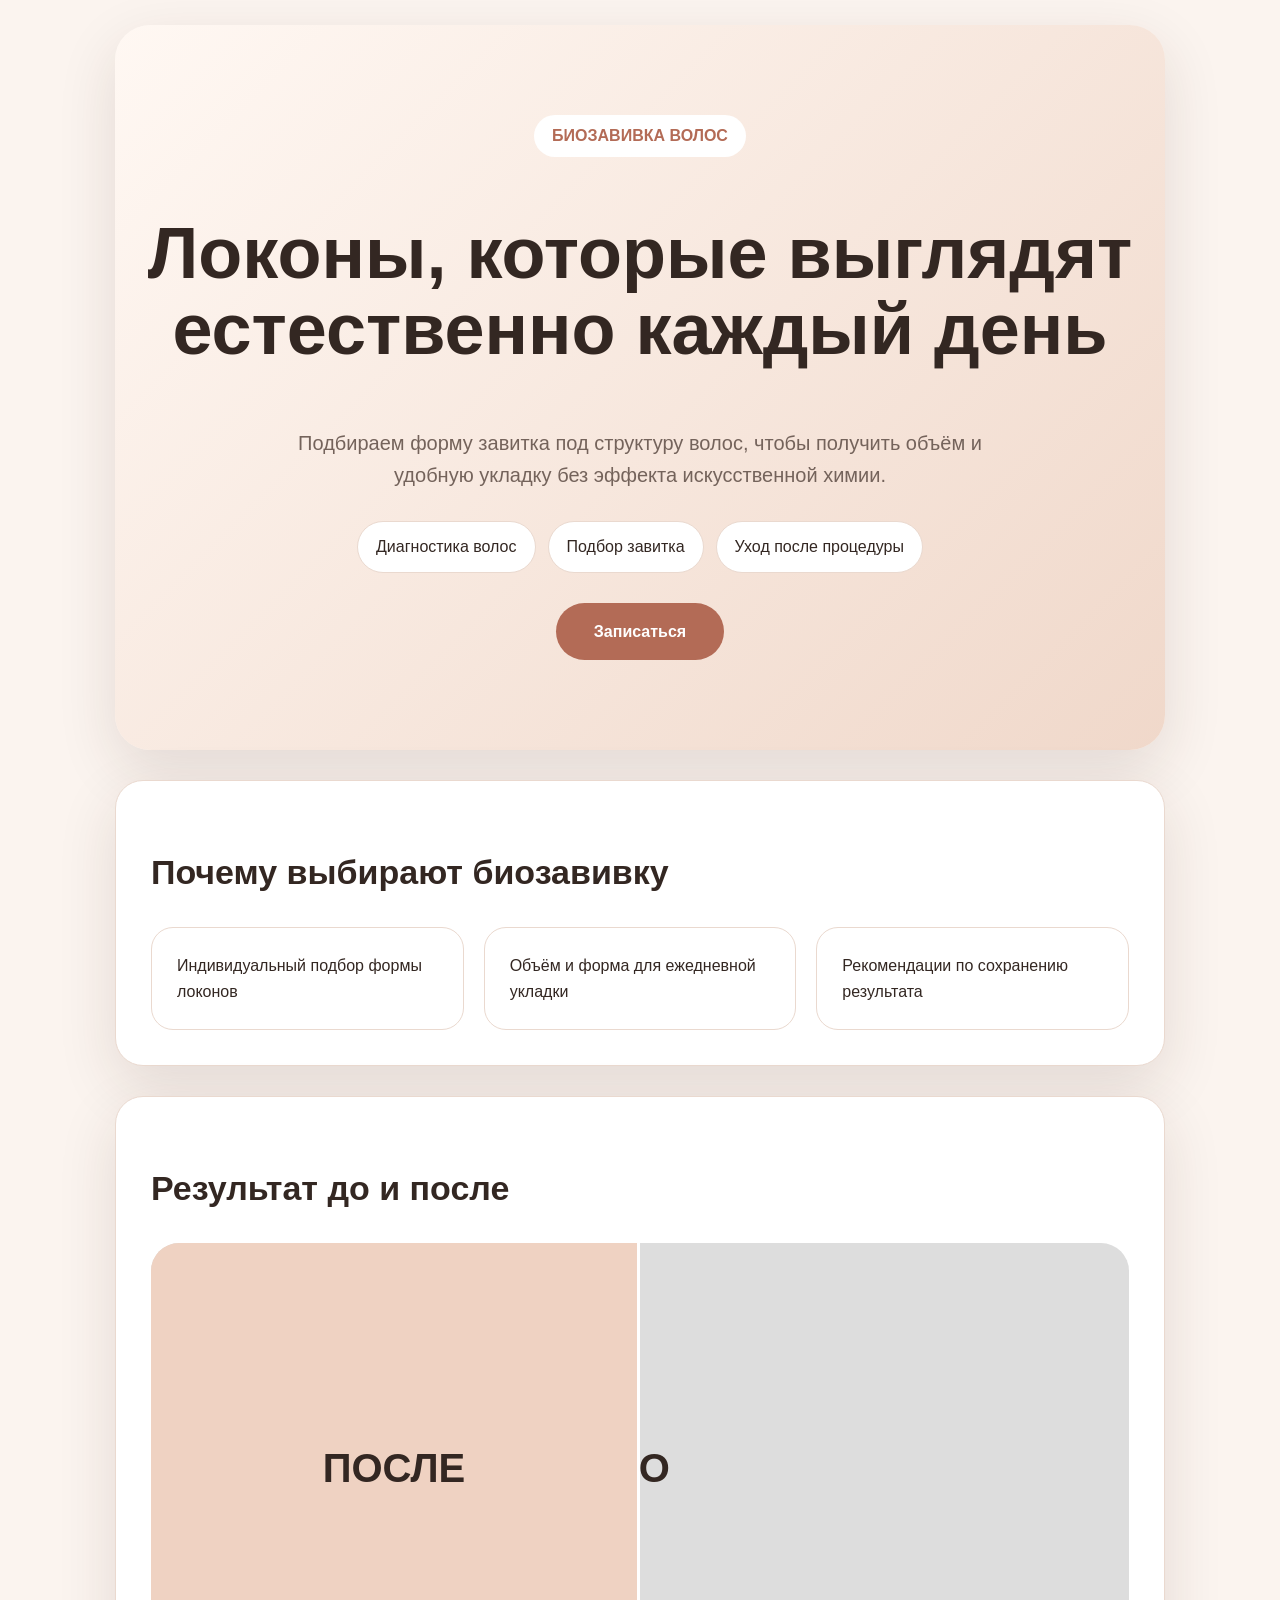
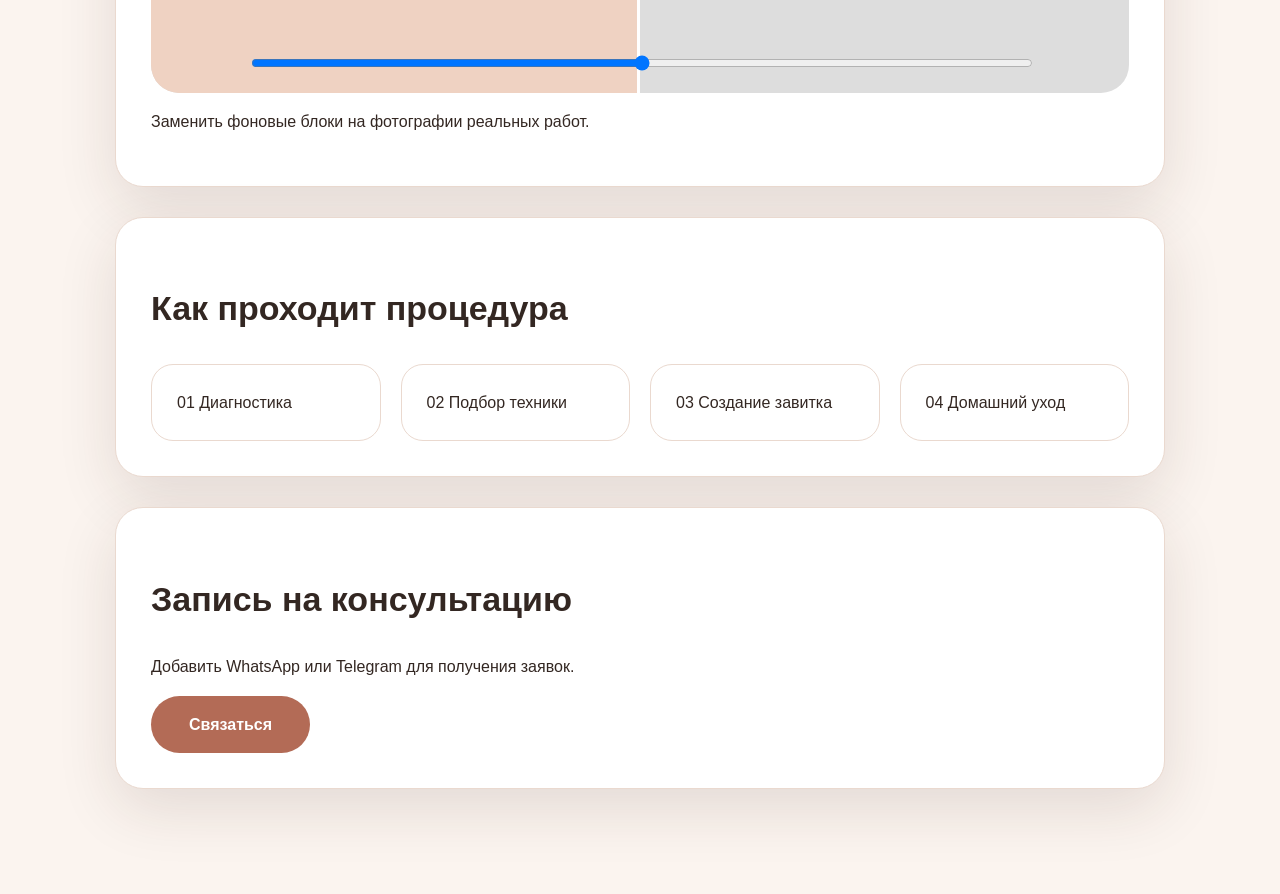
==== commit 1d93187b: "Update standalone site with stronger hero and before after block" ====
--- a/bio-curl-standalone.html
+++ b/bio-curl-standalone.html
@@ -2,18 +2,15 @@
 <html lang="ru">
 <head>
 <meta charset="UTF-8"><meta name="viewport" content="width=device-width,initial-scale=1.0">
-<title>Bio Curl — премиальная биозавивка волос</title>
-<meta name="description" content="Биозавивка волос с подбором формы локонов и консультацией мастера.">
+<title>Bio Curl — биозавивка волос</title>
+<meta name="description" content="Профессиональная биозавивка волос с подбором формы локонов и уходом.">
 <style>
-:root{--bg:#fbf4ef;--paper:#fff;--text:#332722;--accent:#b36b56;--dark:#8d4939;--line:#ead9cf;--shadow:0 20px 60px rgba(60,35,25,.12)}*{box-sizing:border-box}body{margin:0;background:var(--bg);color:var(--text);font-family:Arial,sans-serif;line-height:1.6}.wrap{max-width:1100px;margin:auto;padding:25px}.hero{text-align:center;padding:90px 25px;background:linear-gradient(135deg,#fff8f3,#f0d8ca);border-radius:35px;box-shadow:var(--shadow)}.btn{display:inline-block;background:var(--accent);color:#fff;padding:16px 38px;border-radius:50px;text-decoration:none;font-weight:bold;transition:.3s}.btn:hover{background:var(--dark);transform:translateY(-3px)}h1{font-size:clamp(38px,7vw,72px);line-height:1.05}h2{font-size:34px}.card{background:var(--paper);padding:35px;border-radius:28px;margin:30px 0;border:1px solid var(--line);box-shadow:var(--shadow);opacity:0;transform:translateY(30px);transition:.7s}.card.show{opacity:1;transform:none}.grid{display:grid;grid-template-columns:repeat(auto-fit,minmax(220px,1fr));gap:20px}.mini{padding:25px;background:#fff;border-radius:22px;border:1px solid var(--line)}.compare{height:380px;border-radius:28px;background:linear-gradient(135deg,#e9ddd7,#fff);overflow:hidden;position:relative;cursor:ew-resize}.compare .before{height:100%;width:50%;background:linear-gradient(135deg,#d8c4bc,#fff);border-right:3px solid white;position:absolute;left:0;top:0}.compare input{position:absolute;bottom:20px;left:10%;width:80%}.faq details{background:#fff;padding:18px;border-radius:16px;margin:10px 0}.contact{margin-bottom:80px}@media(max-width:600px){.compare{height:280px}h2{font-size:28px}}
-</style>
-</head>
+:root{--bg:#fbf4ef;--paper:#fff;--text:#332722;--muted:#74635b;--accent:#b36b56;--dark:#8d4939;--line:#ead9cf;--shadow:0 20px 60px rgba(60,35,25,.12)}*{box-sizing:border-box}body{margin:0;background:var(--bg);color:var(--text);font-family:Arial,sans-serif;line-height:1.6}.wrap{max-width:1100px;margin:auto;padding:25px}.hero{text-align:center;padding:90px 25px;background:linear-gradient(135deg,#fff8f3,#f0d8ca);border-radius:35px;box-shadow:var(--shadow)}.hero-label{display:inline-block;padding:8px 18px;background:#fff;border-radius:30px;color:var(--accent);font-weight:bold}.hero-text{max-width:700px;margin:25px auto;color:var(--muted);font-size:20px}.hero-benefits{display:flex;gap:12px;justify-content:center;flex-wrap:wrap;margin:30px 0}.hero-benefits span{background:#fff;padding:12px 18px;border-radius:30px;border:1px solid var(--line)}.btn{display:inline-block;background:var(--accent);color:#fff;padding:16px 38px;border-radius:50px;text-decoration:none;font-weight:bold}.btn:hover{background:var(--dark)}h1{font-size:clamp(38px,7vw,72px);line-height:1.05}h2{font-size:34px}.card{background:var(--paper);padding:35px;border-radius:28px;margin:30px 0;border:1px solid var(--line);box-shadow:var(--shadow);opacity:0;transform:translateY(30px);transition:.7s}.card.show{opacity:1;transform:none}.grid{display:grid;grid-template-columns:repeat(auto-fit,minmax(220px,1fr));gap:20px}.mini{padding:25px;border-radius:22px;border:1px solid var(--line)}.compare{height:450px;border-radius:28px;overflow:hidden;position:relative;background:#ddd}.after,.before{position:absolute;inset:0;display:flex;align-items:center;justify-content:center;font-size:40px;font-weight:bold}.after{background:#efd2c2;width:50%;overflow:hidden;z-index:2;border-right:3px solid white}.compare input{position:absolute;bottom:20px;left:10%;width:80%;z-index:5}.faq details{background:#fff;padding:18px;border-radius:16px;margin:10px 0}.contact{margin-bottom:80px}@media(max-width:600px){.compare{height:280px}}
+</style></head>
 <body><main class="wrap">
-<section class="hero"><p>Профессиональная биозавивка</p><h1>Естественные локоны с индивидуальным подбором</h1><p>Форма завитка под структуру волос, консультация и рекомендации по уходу.</p><a class="btn" href="#contact">Записаться</a></section>
-<section class="card"><h2>Почему выбирают биозавивку</h2><div class="grid"><div class="mini">Подбор завитка под длину и структуру волос</div><div class="mini">Объём и форма для ежедневной укладки</div><div class="mini">Рекомендации по сохранению результата</div></div></section>
-<section class="card"><h2>Результат до и после</h2><div class="compare" id="compare"><div class="before"></div><input type="range" min="0" max="100" value="50"></div><p>Блок готов для замены фонов на реальные фотографии работ.</p></section>
-<section class="card"><h2>Как проходит процедура</h2><div class="grid"><div class="mini">01 Диагностика волос</div><div class="mini">02 Подбор техники</div><div class="mini">03 Создание завитка</div><div class="mini">04 Уход после процедуры</div></div></section>
-<section class="card"><h2>Отзывы</h2><div class="grid"><div class="mini">Естественный результат и удобная укладка</div><div class="mini">Подобрали форму локонов под волосы</div><div class="mini">Получила рекомендации по уходу</div></div></section>
-<section class="card faq"><h2>Частые вопросы</h2><details><summary>Сколько держится результат?</summary><p>Срок зависит от структуры волос и домашнего ухода.</p></details><details><summary>Можно ли подобрать мягкий завиток?</summary><p>Да, техника выбирается после оценки волос.</p></details></section>
-<section class="card contact" id="contact"><h2>Запись на консультацию</h2><p>Добавьте контакты WhatsApp или Telegram.</p><a class="btn" href="#">Связаться</a></section>
-</main><script>document.querySelectorAll('.card').forEach(e=>new IntersectionObserver(a=>{a[0].isIntersecting&&e.classList.add('show')},{threshold:.15}).observe(e));const r=document.querySelector('.compare input');const b=document.querySelector('.before');r.oninput=()=>b.style.width=r.value+'%';</script></body></html>+<section class="hero"><div class="hero-label">БИОЗАВИВКА ВОЛОС</div><h1>Локоны, которые выглядят естественно каждый день</h1><p class="hero-text">Подбираем форму завитка под структуру волос, чтобы получить объём и удобную укладку без эффекта искусственной химии.</p><div class="hero-benefits"><span>Диагностика волос</span><span>Подбор завитка</span><span>Уход после процедуры</span></div><a class="btn" href="#contact">Записаться</a></section>
+<section class="card"><h2>Почему выбирают биозавивку</h2><div class="grid"><div class="mini">Индивидуальный подбор формы локонов</div><div class="mini">Объём и форма для ежедневной укладки</div><div class="mini">Рекомендации по сохранению результата</div></div></section>
+<section class="card"><h2>Результат до и после</h2><div class="compare"><div class="before">ДО</div><div class="after">ПОСЛЕ</div><input type="range" min="0" max="100" value="50"></div><p>Заменить фоновые блоки на фотографии реальных работ.</p></section>
+<section class="card"><h2>Как проходит процедура</h2><div class="grid"><div class="mini">01 Диагностика</div><div class="mini">02 Подбор техники</div><div class="mini">03 Создание завитка</div><div class="mini">04 Домашний уход</div></div></section>
+<section class="card contact" id="contact"><h2>Запись на консультацию</h2><p>Добавить WhatsApp или Telegram для получения заявок.</p><a class="btn" href="#">Связаться</a></section>
+</main><script>document.querySelectorAll('.card').forEach(e=>new IntersectionObserver(a=>{if(a[0].isIntersecting)e.classList.add('show')},{threshold:.15}).observe(e));const r=document.querySelector('.compare input'),a=document.querySelector('.after');r.oninput=()=>a.style.width=r.value+'%';</script></body></html>
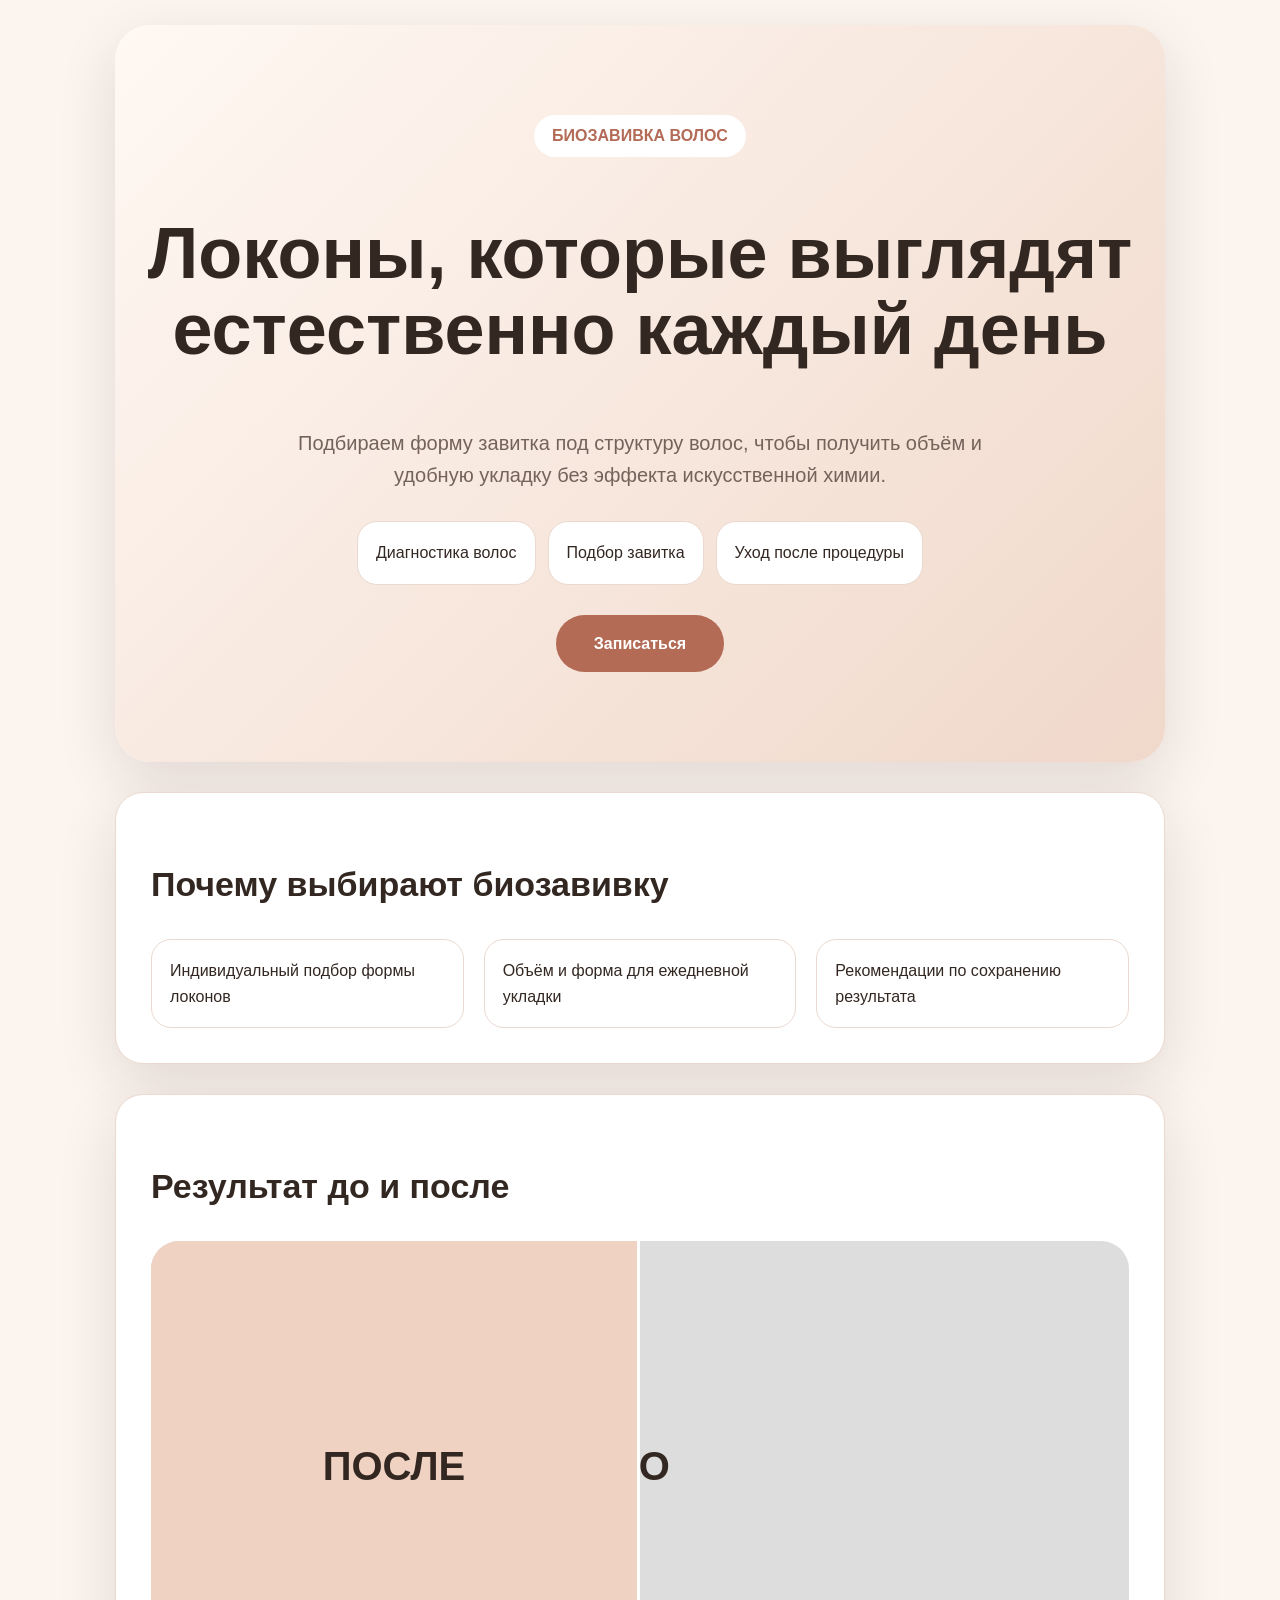
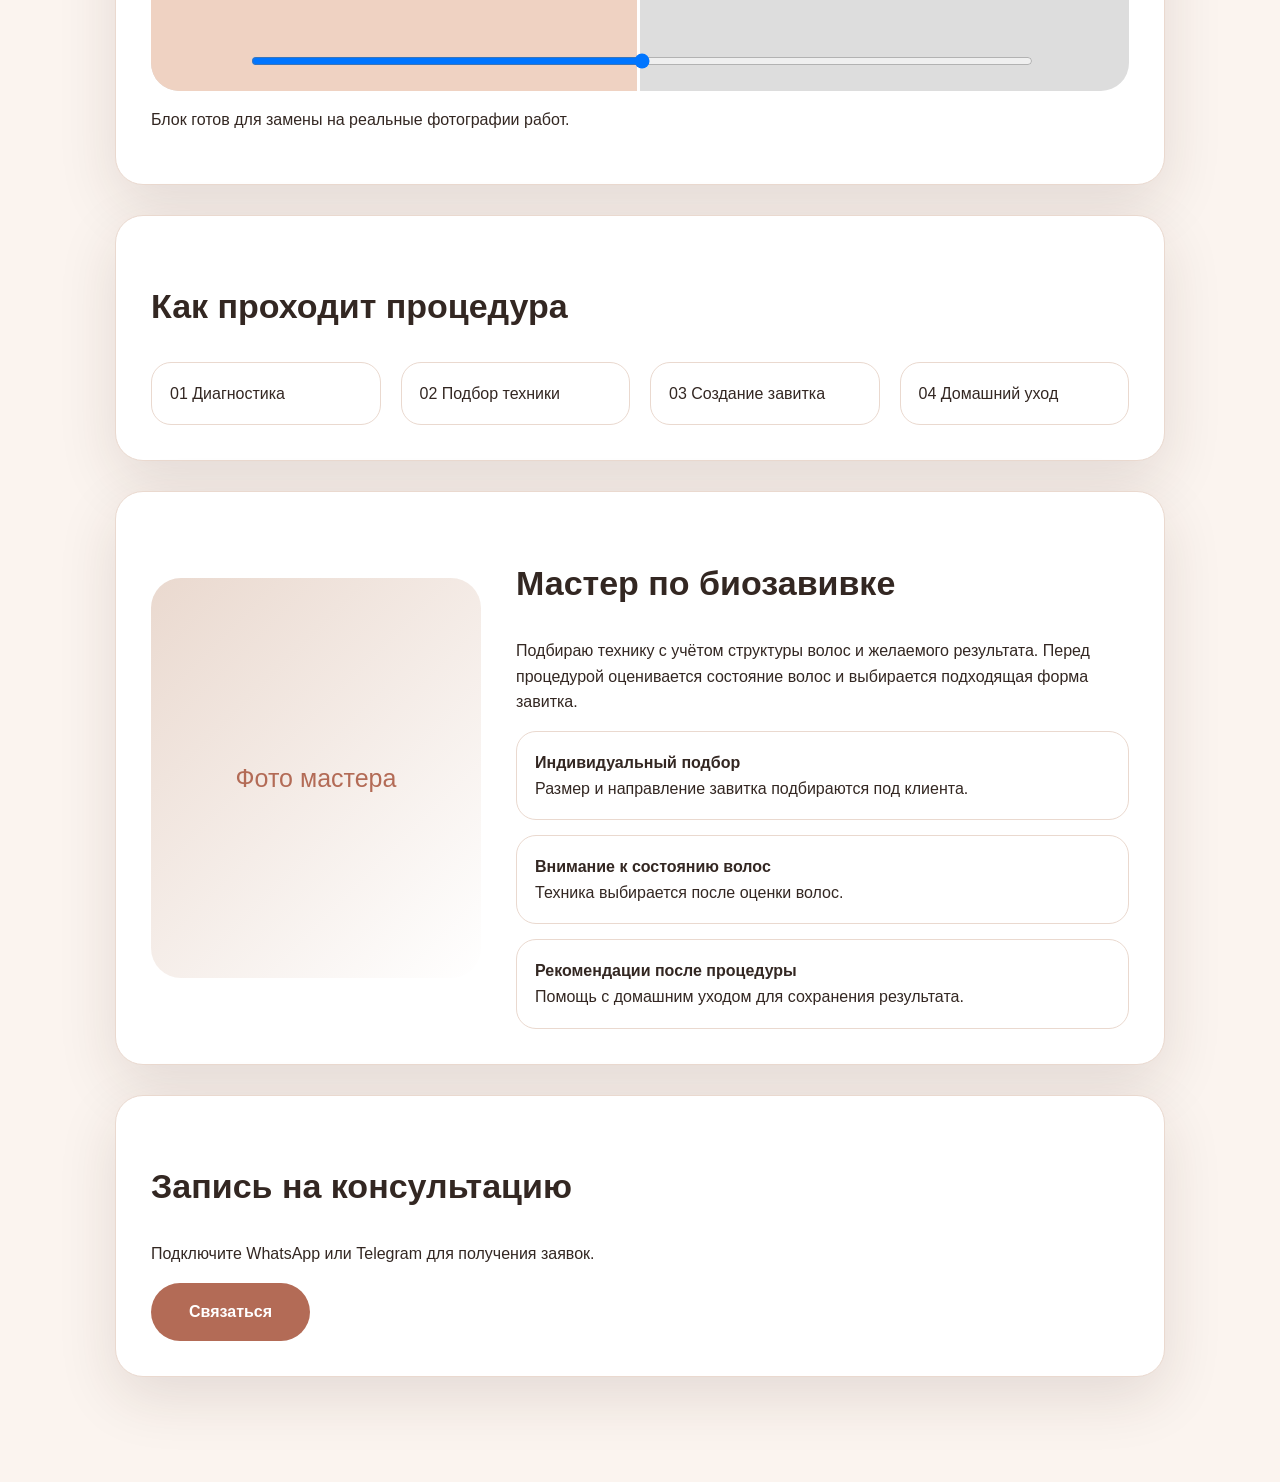
==== commit 855c224a: "Add master trust section to standalone bio curl site" ====
--- a/bio-curl-standalone.html
+++ b/bio-curl-standalone.html
@@ -5,12 +5,13 @@
 <title>Bio Curl — биозавивка волос</title>
 <meta name="description" content="Профессиональная биозавивка волос с подбором формы локонов и уходом.">
 <style>
-:root{--bg:#fbf4ef;--paper:#fff;--text:#332722;--muted:#74635b;--accent:#b36b56;--dark:#8d4939;--line:#ead9cf;--shadow:0 20px 60px rgba(60,35,25,.12)}*{box-sizing:border-box}body{margin:0;background:var(--bg);color:var(--text);font-family:Arial,sans-serif;line-height:1.6}.wrap{max-width:1100px;margin:auto;padding:25px}.hero{text-align:center;padding:90px 25px;background:linear-gradient(135deg,#fff8f3,#f0d8ca);border-radius:35px;box-shadow:var(--shadow)}.hero-label{display:inline-block;padding:8px 18px;background:#fff;border-radius:30px;color:var(--accent);font-weight:bold}.hero-text{max-width:700px;margin:25px auto;color:var(--muted);font-size:20px}.hero-benefits{display:flex;gap:12px;justify-content:center;flex-wrap:wrap;margin:30px 0}.hero-benefits span{background:#fff;padding:12px 18px;border-radius:30px;border:1px solid var(--line)}.btn{display:inline-block;background:var(--accent);color:#fff;padding:16px 38px;border-radius:50px;text-decoration:none;font-weight:bold}.btn:hover{background:var(--dark)}h1{font-size:clamp(38px,7vw,72px);line-height:1.05}h2{font-size:34px}.card{background:var(--paper);padding:35px;border-radius:28px;margin:30px 0;border:1px solid var(--line);box-shadow:var(--shadow);opacity:0;transform:translateY(30px);transition:.7s}.card.show{opacity:1;transform:none}.grid{display:grid;grid-template-columns:repeat(auto-fit,minmax(220px,1fr));gap:20px}.mini{padding:25px;border-radius:22px;border:1px solid var(--line)}.compare{height:450px;border-radius:28px;overflow:hidden;position:relative;background:#ddd}.after,.before{position:absolute;inset:0;display:flex;align-items:center;justify-content:center;font-size:40px;font-weight:bold}.after{background:#efd2c2;width:50%;overflow:hidden;z-index:2;border-right:3px solid white}.compare input{position:absolute;bottom:20px;left:10%;width:80%;z-index:5}.faq details{background:#fff;padding:18px;border-radius:16px;margin:10px 0}.contact{margin-bottom:80px}@media(max-width:600px){.compare{height:280px}}
+:root{--bg:#fbf4ef;--paper:#fff;--text:#332722;--muted:#74635b;--accent:#b36b56;--dark:#8d4939;--line:#ead9cf;--shadow:0 20px 60px rgba(60,35,25,.12)}*{box-sizing:border-box}body{margin:0;background:var(--bg);color:var(--text);font-family:Arial,sans-serif;line-height:1.6}.wrap{max-width:1100px;margin:auto;padding:25px}.hero{text-align:center;padding:90px 25px;background:linear-gradient(135deg,#fff8f3,#f0d8ca);border-radius:35px;box-shadow:var(--shadow)}.hero-label{display:inline-block;padding:8px 18px;background:#fff;border-radius:30px;color:var(--accent);font-weight:bold}.hero-text{max-width:700px;margin:25px auto;color:var(--muted);font-size:20px}.hero-benefits,.grid{display:flex;gap:12px;justify-content:center;flex-wrap:wrap}.hero-benefits{margin:30px 0}.hero-benefits span,.mini,.master-point{background:#fff;padding:18px;border-radius:20px;border:1px solid var(--line)}.btn{display:inline-block;background:var(--accent);color:#fff;padding:16px 38px;border-radius:50px;text-decoration:none;font-weight:bold}.btn:hover{background:var(--dark)}h1{font-size:clamp(38px,7vw,72px);line-height:1.05}h2{font-size:34px}.card{background:var(--paper);padding:35px;border-radius:28px;margin:30px 0;border:1px solid var(--line);box-shadow:var(--shadow);opacity:0;transform:translateY(30px);transition:.7s}.card.show{opacity:1;transform:none}.grid{display:grid;grid-template-columns:repeat(auto-fit,minmax(220px,1fr));gap:20px}.compare{height:450px;border-radius:28px;overflow:hidden;position:relative;background:#ddd}.after,.before{position:absolute;inset:0;display:flex;align-items:center;justify-content:center;font-size:40px;font-weight:bold}.after{background:#efd2c2;width:50%;overflow:hidden;z-index:2;border-right:3px solid white}.compare input{position:absolute;bottom:20px;left:10%;width:80%;z-index:5}.master-grid{display:grid;grid-template-columns:330px 1fr;gap:35px;align-items:center}.master-photo{height:400px;border-radius:30px;background:linear-gradient(135deg,#ead9cf,#fff);display:flex;align-items:center;justify-content:center;color:var(--accent);font-size:25px}.master-points{display:grid;gap:15px}.faq details{background:#fff;padding:18px;border-radius:16px;margin:10px 0}.contact{margin-bottom:80px}@media(max-width:700px){.compare{height:280px}.master-grid{grid-template-columns:1fr}}
 </style></head>
 <body><main class="wrap">
 <section class="hero"><div class="hero-label">БИОЗАВИВКА ВОЛОС</div><h1>Локоны, которые выглядят естественно каждый день</h1><p class="hero-text">Подбираем форму завитка под структуру волос, чтобы получить объём и удобную укладку без эффекта искусственной химии.</p><div class="hero-benefits"><span>Диагностика волос</span><span>Подбор завитка</span><span>Уход после процедуры</span></div><a class="btn" href="#contact">Записаться</a></section>
 <section class="card"><h2>Почему выбирают биозавивку</h2><div class="grid"><div class="mini">Индивидуальный подбор формы локонов</div><div class="mini">Объём и форма для ежедневной укладки</div><div class="mini">Рекомендации по сохранению результата</div></div></section>
-<section class="card"><h2>Результат до и после</h2><div class="compare"><div class="before">ДО</div><div class="after">ПОСЛЕ</div><input type="range" min="0" max="100" value="50"></div><p>Заменить фоновые блоки на фотографии реальных работ.</p></section>
+<section class="card"><h2>Результат до и после</h2><div class="compare"><div class="before">ДО</div><div class="after">ПОСЛЕ</div><input type="range" min="0" max="100" value="50"></div><p>Блок готов для замены на реальные фотографии работ.</p></section>
 <section class="card"><h2>Как проходит процедура</h2><div class="grid"><div class="mini">01 Диагностика</div><div class="mini">02 Подбор техники</div><div class="mini">03 Создание завитка</div><div class="mini">04 Домашний уход</div></div></section>
-<section class="card contact" id="contact"><h2>Запись на консультацию</h2><p>Добавить WhatsApp или Telegram для получения заявок.</p><a class="btn" href="#">Связаться</a></section>
+<section class="card"><div class="master-grid"><div class="master-photo">Фото мастера</div><div><h2>Мастер по биозавивке</h2><p>Подбираю технику с учётом структуры волос и желаемого результата. Перед процедурой оценивается состояние волос и выбирается подходящая форма завитка.</p><div class="master-points"><div class="master-point"><b>Индивидуальный подбор</b><br>Размер и направление завитка подбираются под клиента.</div><div class="master-point"><b>Внимание к состоянию волос</b><br>Техника выбирается после оценки волос.</div><div class="master-point"><b>Рекомендации после процедуры</b><br>Помощь с домашним уходом для сохранения результата.</div></div></div></div></section>
+<section class="card contact" id="contact"><h2>Запись на консультацию</h2><p>Подключите WhatsApp или Telegram для получения заявок.</p><a class="btn" href="#">Связаться</a></section>
 </main><script>document.querySelectorAll('.card').forEach(e=>new IntersectionObserver(a=>{if(a[0].isIntersecting)e.classList.add('show')},{threshold:.15}).observe(e));const r=document.querySelector('.compare input'),a=document.querySelector('.after');r.oninput=()=>a.style.width=r.value+'%';</script></body></html>
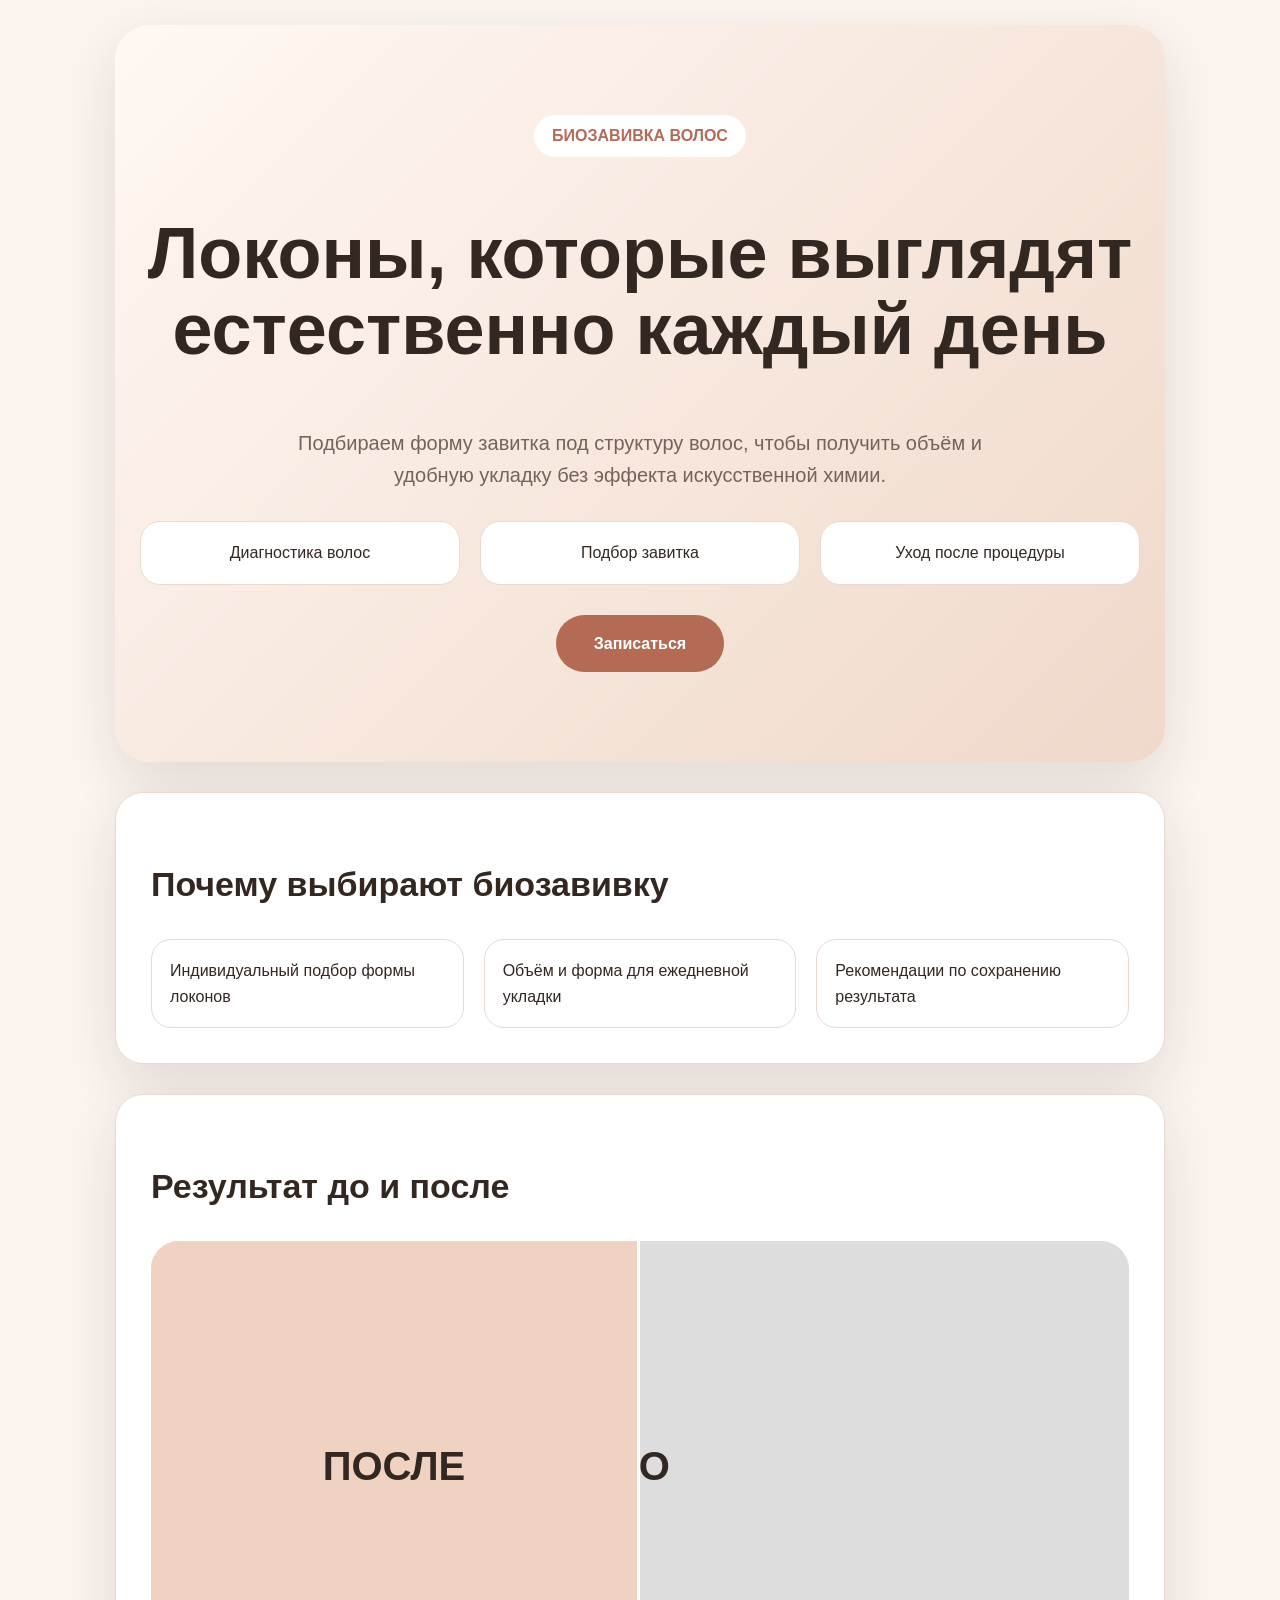
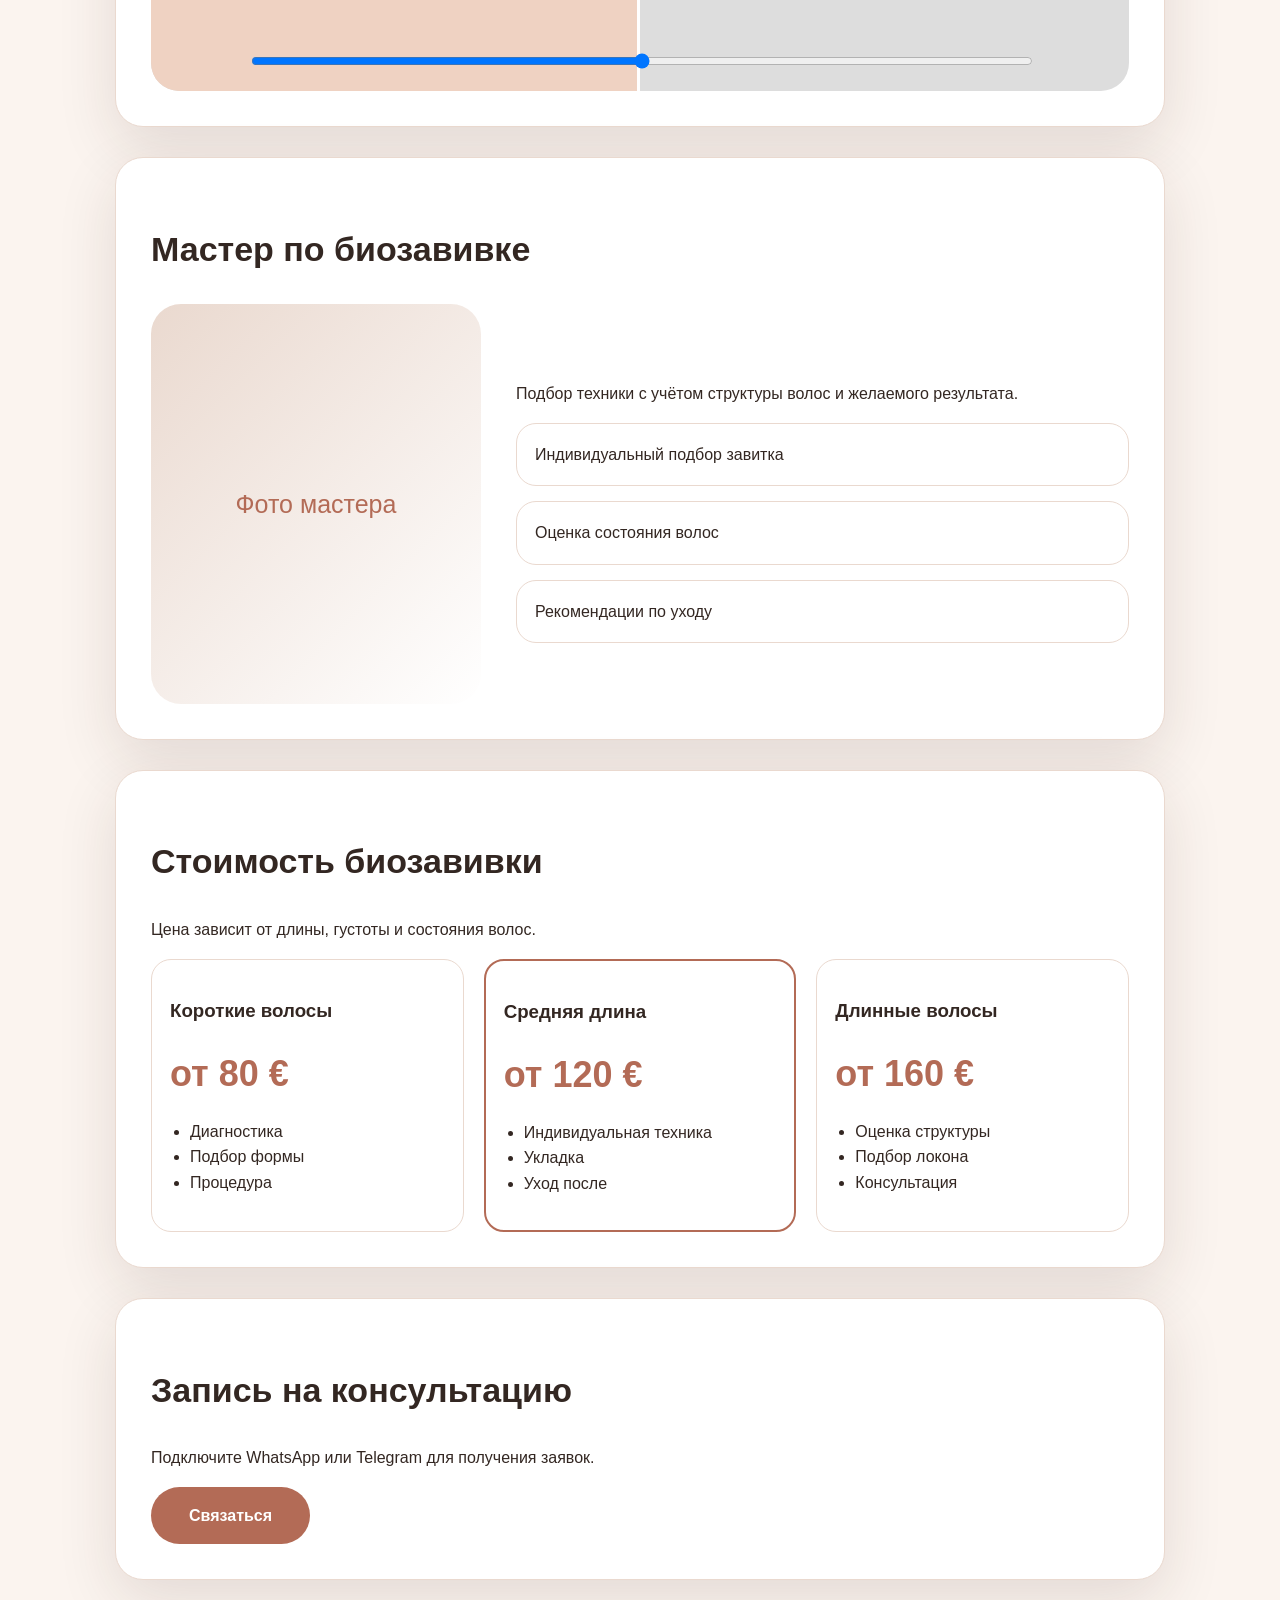
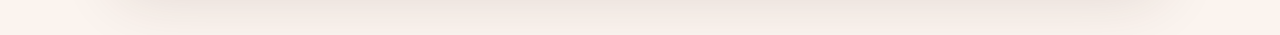
==== commit 07052022: "Add pricing section to standalone bio curl site" ====
--- a/bio-curl-standalone.html
+++ b/bio-curl-standalone.html
@@ -5,13 +5,13 @@
 <title>Bio Curl — биозавивка волос</title>
 <meta name="description" content="Профессиональная биозавивка волос с подбором формы локонов и уходом.">
 <style>
-:root{--bg:#fbf4ef;--paper:#fff;--text:#332722;--muted:#74635b;--accent:#b36b56;--dark:#8d4939;--line:#ead9cf;--shadow:0 20px 60px rgba(60,35,25,.12)}*{box-sizing:border-box}body{margin:0;background:var(--bg);color:var(--text);font-family:Arial,sans-serif;line-height:1.6}.wrap{max-width:1100px;margin:auto;padding:25px}.hero{text-align:center;padding:90px 25px;background:linear-gradient(135deg,#fff8f3,#f0d8ca);border-radius:35px;box-shadow:var(--shadow)}.hero-label{display:inline-block;padding:8px 18px;background:#fff;border-radius:30px;color:var(--accent);font-weight:bold}.hero-text{max-width:700px;margin:25px auto;color:var(--muted);font-size:20px}.hero-benefits,.grid{display:flex;gap:12px;justify-content:center;flex-wrap:wrap}.hero-benefits{margin:30px 0}.hero-benefits span,.mini,.master-point{background:#fff;padding:18px;border-radius:20px;border:1px solid var(--line)}.btn{display:inline-block;background:var(--accent);color:#fff;padding:16px 38px;border-radius:50px;text-decoration:none;font-weight:bold}.btn:hover{background:var(--dark)}h1{font-size:clamp(38px,7vw,72px);line-height:1.05}h2{font-size:34px}.card{background:var(--paper);padding:35px;border-radius:28px;margin:30px 0;border:1px solid var(--line);box-shadow:var(--shadow);opacity:0;transform:translateY(30px);transition:.7s}.card.show{opacity:1;transform:none}.grid{display:grid;grid-template-columns:repeat(auto-fit,minmax(220px,1fr));gap:20px}.compare{height:450px;border-radius:28px;overflow:hidden;position:relative;background:#ddd}.after,.before{position:absolute;inset:0;display:flex;align-items:center;justify-content:center;font-size:40px;font-weight:bold}.after{background:#efd2c2;width:50%;overflow:hidden;z-index:2;border-right:3px solid white}.compare input{position:absolute;bottom:20px;left:10%;width:80%;z-index:5}.master-grid{display:grid;grid-template-columns:330px 1fr;gap:35px;align-items:center}.master-photo{height:400px;border-radius:30px;background:linear-gradient(135deg,#ead9cf,#fff);display:flex;align-items:center;justify-content:center;color:var(--accent);font-size:25px}.master-points{display:grid;gap:15px}.faq details{background:#fff;padding:18px;border-radius:16px;margin:10px 0}.contact{margin-bottom:80px}@media(max-width:700px){.compare{height:280px}.master-grid{grid-template-columns:1fr}}
+:root{--bg:#fbf4ef;--paper:#fff;--text:#332722;--muted:#74635b;--accent:#b36b56;--dark:#8d4939;--line:#ead9cf;--shadow:0 20px 60px rgba(60,35,25,.12)}*{box-sizing:border-box}body{margin:0;background:var(--bg);color:var(--text);font-family:Arial,sans-serif;line-height:1.6}.wrap{max-width:1100px;margin:auto;padding:25px}.hero{text-align:center;padding:90px 25px;background:linear-gradient(135deg,#fff8f3,#f0d8ca);border-radius:35px;box-shadow:var(--shadow)}.hero-label{display:inline-block;padding:8px 18px;background:#fff;border-radius:30px;color:var(--accent);font-weight:bold}.hero-text{max-width:700px;margin:25px auto;color:var(--muted);font-size:20px}.hero-benefits,.grid{display:grid;gap:20px;grid-template-columns:repeat(auto-fit,minmax(220px,1fr))}.hero-benefits{margin:30px 0}.hero-benefits span,.mini,.price-card,.master-point{background:#fff;padding:18px;border-radius:20px;border:1px solid var(--line)}.btn{display:inline-block;background:var(--accent);color:#fff;padding:16px 38px;border-radius:50px;text-decoration:none;font-weight:bold}.btn:hover{background:var(--dark)}h1{font-size:clamp(38px,7vw,72px);line-height:1.05}h2{font-size:34px}.card{background:var(--paper);padding:35px;border-radius:28px;margin:30px 0;border:1px solid var(--line);box-shadow:var(--shadow);opacity:0;transform:translateY(30px);transition:.7s}.card.show{opacity:1;transform:none}.compare{height:450px;border-radius:28px;overflow:hidden;position:relative;background:#ddd}.after,.before{position:absolute;inset:0;display:flex;align-items:center;justify-content:center;font-size:40px;font-weight:bold}.after{background:#efd2c2;width:50%;overflow:hidden;z-index:2;border-right:3px solid white}.compare input{position:absolute;bottom:20px;left:10%;width:80%;z-index:5}.master-grid{display:grid;grid-template-columns:330px 1fr;gap:35px;align-items:center}.master-photo{height:400px;border-radius:30px;background:linear-gradient(135deg,#ead9cf,#fff);display:flex;align-items:center;justify-content:center;color:var(--accent);font-size:25px}.master-points{display:grid;gap:15px}.price-grid{display:grid;grid-template-columns:repeat(auto-fit,minmax(240px,1fr));gap:20px}.price{font-size:36px;color:var(--accent);font-weight:bold}.price-card.featured{border:2px solid var(--accent)}.price-card ul{padding-left:20px}.faq details{background:#fff;padding:18px;border-radius:16px;margin:10px 0}.contact{margin-bottom:80px}@media(max-width:700px){.compare{height:280px}.master-grid{grid-template-columns:1fr}}
 </style></head>
 <body><main class="wrap">
 <section class="hero"><div class="hero-label">БИОЗАВИВКА ВОЛОС</div><h1>Локоны, которые выглядят естественно каждый день</h1><p class="hero-text">Подбираем форму завитка под структуру волос, чтобы получить объём и удобную укладку без эффекта искусственной химии.</p><div class="hero-benefits"><span>Диагностика волос</span><span>Подбор завитка</span><span>Уход после процедуры</span></div><a class="btn" href="#contact">Записаться</a></section>
 <section class="card"><h2>Почему выбирают биозавивку</h2><div class="grid"><div class="mini">Индивидуальный подбор формы локонов</div><div class="mini">Объём и форма для ежедневной укладки</div><div class="mini">Рекомендации по сохранению результата</div></div></section>
-<section class="card"><h2>Результат до и после</h2><div class="compare"><div class="before">ДО</div><div class="after">ПОСЛЕ</div><input type="range" min="0" max="100" value="50"></div><p>Блок готов для замены на реальные фотографии работ.</p></section>
-<section class="card"><h2>Как проходит процедура</h2><div class="grid"><div class="mini">01 Диагностика</div><div class="mini">02 Подбор техники</div><div class="mini">03 Создание завитка</div><div class="mini">04 Домашний уход</div></div></section>
-<section class="card"><div class="master-grid"><div class="master-photo">Фото мастера</div><div><h2>Мастер по биозавивке</h2><p>Подбираю технику с учётом структуры волос и желаемого результата. Перед процедурой оценивается состояние волос и выбирается подходящая форма завитка.</p><div class="master-points"><div class="master-point"><b>Индивидуальный подбор</b><br>Размер и направление завитка подбираются под клиента.</div><div class="master-point"><b>Внимание к состоянию волос</b><br>Техника выбирается после оценки волос.</div><div class="master-point"><b>Рекомендации после процедуры</b><br>Помощь с домашним уходом для сохранения результата.</div></div></div></div></section>
-<section class="card contact" id="contact"><h2>Запись на консультацию</h2><p>Подключите WhatsApp или Telegram для получения заявок.</p><a class="btn" href="#">Связаться</a></section>
+<section class="card"><h2>Результат до и после</h2><div class="compare"><div class="before">ДО</div><div class="after">ПОСЛЕ</div><input type="range" min="0" max="100" value="50"></div></section>
+<section class="card"><h2>Мастер по биозавивке</h2><div class="master-grid"><div class="master-photo">Фото мастера</div><div><p>Подбор техники с учётом структуры волос и желаемого результата.</p><div class="master-points"><div class="master-point">Индивидуальный подбор завитка</div><div class="master-point">Оценка состояния волос</div><div class="master-point">Рекомендации по уходу</div></div></div></div></section>
+<section class="card"><h2>Стоимость биозавивки</h2><p>Цена зависит от длины, густоты и состояния волос.</p><div class="price-grid"><div class="price-card"><h3>Короткие волосы</h3><div class="price">от 80 €</div><ul><li>Диагностика</li><li>Подбор формы</li><li>Процедура</li></ul></div><div class="price-card featured"><h3>Средняя длина</h3><div class="price">от 120 €</div><ul><li>Индивидуальная техника</li><li>Укладка</li><li>Уход после</li></ul></div><div class="price-card"><h3>Длинные волосы</h3><div class="price">от 160 €</div><ul><li>Оценка структуры</li><li>Подбор локона</li><li>Консультация</li></ul></div></div></section>
+<section class="card" id="contact"><h2>Запись на консультацию</h2><p>Подключите WhatsApp или Telegram для получения заявок.</p><a class="btn" href="#">Связаться</a></section>
 </main><script>document.querySelectorAll('.card').forEach(e=>new IntersectionObserver(a=>{if(a[0].isIntersecting)e.classList.add('show')},{threshold:.15}).observe(e));const r=document.querySelector('.compare input'),a=document.querySelector('.after');r.oninput=()=>a.style.width=r.value+'%';</script></body></html>
